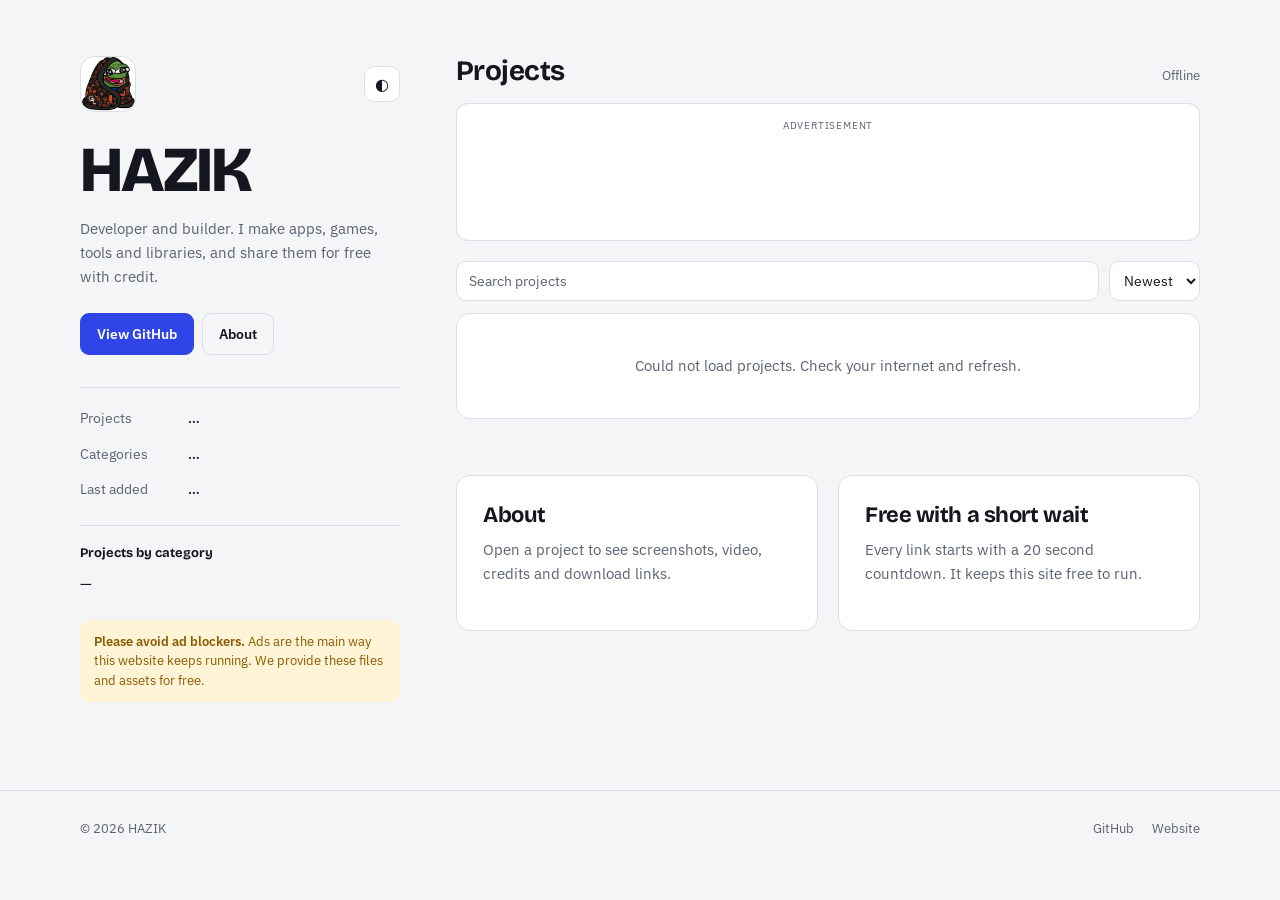
==== index.html @ 40f70288 "Update index.html" ====
<!DOCTYPE html>
<html lang="en">
<head>
<meta charset="UTF-8">
<meta name="viewport" content="width=device-width, initial-scale=1.0">

<!-- SEO -->
<title>HAZIK — Open Source Developer, Creator & Builder</title>

<meta name="description" content="HAZIK is an open-source developer and creator building apps, games, tools, libraries and experimental projects. Explore open-source projects, contribute on GitHub, download releases and discover useful developer tools.">

<meta name="keywords" content="Hazik, HAZIK, Hazik Mir, open source, open source developer, programmer, developer, coding, programming, GitHub projects, open source projects, developer tools, programming tools, apps, games, libraries, Python, JavaScript, Android, Linux, web development">

<meta name="author" content="Hazik Mir">
<meta name="creator" content="Hazik Mir">
<meta name="publisher" content="HAZIK">

<meta name="robots" id="robots" content="index, follow, max-image-preview:large, max-snippet:-1, max-video-preview:-1">

<link rel="canonical" href="https://hazik.in/">

<!-- Favicon -->
<link rel="icon" type="image/png" href="/icon.png">
<link rel="apple-touch-icon" href="/icon.png">

<!-- Theme -->
<meta name="theme-color" content="#f4f5f7" media="(prefers-color-scheme: light)">
<meta name="theme-color" content="#0e1118" media="(prefers-color-scheme: dark)">
<meta name="color-scheme" content="light dark">

<!-- Open Graph -->
<meta property="og:type" content="website">
<meta property="og:title" content="HAZIK — Open Source Developer, Creator & Builder">
<meta property="og:description" content="Explore HAZIK's open-source projects, developer tools, apps, games and experiments. Fork, contribute and build with the community.">
<meta property="og:url" content="https://hazik.in/">
<meta property="og:site_name" content="HAZIK">
<meta property="og:image" content="https://hazik.in/icon.png">
<meta property="og:image:alt" content="HAZIK logo">

<!-- Twitter / X -->
<meta name="twitter:card" content="summary">
<meta name="twitter:title" content="HAZIK — Open Source Developer, Creator & Builder">
<meta name="twitter:description" content="Open-source projects, apps, games, tools and experiments by HAZIK.">
<meta name="twitter:image" content="https://hazik.in/icon.png">

<!-- Structured Data -->
<script type="application/ld+json">
{
  "@context": "https://schema.org",
  "@type": "Person",
  "name": "Hazik Mir",
  "alternateName": "HAZIK",
  "url": "https://hazik.in/",
  "image": "https://hazik.in/icon.png",
  "sameAs": [
    "https://github.com/Hazik-Mir"
  ],
  "jobTitle": "Developer and Creator",
  "description": "Developer and creator building open-source apps, games, tools, libraries and experimental projects."
}
</script>

<!-- Google AdSense -->
<script async src="https://pagead2.googlesyndication.com/pagead/js/adsbygoogle.js?client=ca-pub-3421766795441970" onerror="window.__adErr=1"
     crossorigin="anonymous"></script>

<link rel="preconnect" href="https://fonts.googleapis.com">
<link rel="preconnect" href="https://fonts.gstatic.com" crossorigin>
<link href="https://fonts.googleapis.com/css2?family=Bricolage+Grotesque:opsz,wght@12..96,500;12..96,700;12..96,800&family=IBM+Plex+Mono:wght@400;500&family=IBM+Plex+Sans:wght@400;500;600&display=swap" rel="stylesheet">

<style>
:root{
  --bg:#f4f5f7; --surface:#ffffff; --sunk:#eceef2; --ink:#14171f; --muted:#5b6272;
  --line:#dcdfe6; --accent:#2f45e8; --accent-ink:#ffffff; --warn:#8a5a00; --warn-bg:#fff4d6;
  --code-bg:#14171f; --code-ink:#c9d4ff;
  --display:"Bricolage Grotesque","Segoe UI",system-ui,sans-serif;
  --body:"IBM Plex Sans",system-ui,-apple-system,"Segoe UI",sans-serif;
  --mono:"IBM Plex Mono",ui-monospace,Consolas,Menlo,monospace;
}
@media (prefers-color-scheme:dark){
  :root:not([data-theme="light"]){
    --bg:#0e1118; --surface:#151923; --sunk:#1b2030; --ink:#e9ebf2; --muted:#9097a8;
    --line:#262c3d; --accent:#8b9aff; --accent-ink:#0e1118; --warn:#f0c05a; --warn-bg:#2a2210;
    --code-bg:#0a0d13; --code-ink:#b9c6ff;
  }
}
:root[data-theme="dark"]{
  --bg:#0e1118; --surface:#151923; --sunk:#1b2030; --ink:#e9ebf2; --muted:#9097a8;
  --line:#262c3d; --accent:#8b9aff; --accent-ink:#0e1118; --warn:#f0c05a; --warn-bg:#2a2210;
  --code-bg:#0a0d13; --code-ink:#b9c6ff;
}
*{box-sizing:border-box}
html{scroll-behavior:smooth;color-scheme:light dark}
:root[data-theme="light"]{color-scheme:light}
:root[data-theme="dark"]{color-scheme:dark}
body{margin:0;background:var(--bg);color:var(--ink);font:400 15px/1.6 var(--body);-webkit-font-smoothing:antialiased}
a{color:inherit;text-decoration:none}
:focus-visible{outline:2px solid var(--accent);outline-offset:2px;border-radius:4px}
.wrap{width:min(1120px,calc(100% - 40px));margin:0 auto}

/* layout */
.shell{display:grid;grid-template-columns:320px minmax(0,1fr);gap:56px;padding:56px 0 24px;align-items:start}
.side{position:sticky;top:32px}
.brandrow{display:flex;align-items:center;justify-content:space-between;margin-bottom:28px}
.logo-image{width:56px;height:56px;border-radius:14px;object-fit:cover;border:1px solid var(--line);background:var(--surface)}
.theme-btn{border:1px solid var(--line);background:var(--surface);color:var(--ink);width:36px;height:36px;border-radius:10px;cursor:pointer;font-size:16px}
.theme-btn:hover{border-color:var(--muted)}
h1{font:800 clamp(44px,6vw,64px)/.95 var(--display);letter-spacing:-.035em;margin:0 0 16px}
.lede{color:var(--muted);margin:0 0 24px;max-width:34ch}
.actions{display:flex;gap:8px;flex-wrap:wrap;margin-bottom:32px}
.button{display:inline-flex;align-items:center;background:var(--accent);color:var(--accent-ink);border:1px solid var(--accent);padding:9px 16px;border-radius:9px;font-weight:600;font-size:14px;cursor:pointer;transition:filter .15s}
.button:hover{filter:brightness(1.1)}
.button.secondary{background:transparent;color:var(--ink);border-color:var(--line)}
.button.secondary:hover{border-color:var(--muted);filter:none}
.facts{margin:0;padding:20px 0 0;border-top:1px solid var(--line);display:grid;gap:14px}
.facts div{display:grid;grid-template-columns:96px 1fr;gap:12px;font-size:13.5px}
.facts dt{color:var(--muted)}
.facts dd{margin:0;font-weight:500}
.rule-note{margin-top:24px;padding:12px 14px;border-radius:10px;background:var(--warn-bg);color:var(--warn);font-size:13px;line-height:1.5}
.rule-note b{font-weight:600}

/* AdSense placement */
.ad-container{position:relative;margin:0 0 20px;padding:16px 12px 10px;border:1px solid var(--line);border-radius:12px;background:var(--surface);overflow:hidden;}
.ad-label{display:block;margin-bottom:8px;color:var(--muted);font:400 10px/1.2 var(--body);letter-spacing:.08em;text-align:center;text-transform:uppercase;}
.ad-container ins.adsbygoogle{width:100%;min-height:90px;}

/* projects */
.projects-header{display:flex;align-items:baseline;justify-content:space-between;gap:12px;margin-bottom:16px}
.projects-header h2{font:700 28px/1.1 var(--display);letter-spacing:-.02em;margin:0}
.status{color:var(--muted);font-size:13px;font-variant-numeric:tabular-nums}
.toolbar{display:flex;gap:10px;flex-wrap:wrap;margin-bottom:12px}
.search{flex:1 1 220px;position:relative}
.search input{width:100%;height:40px;border:1px solid var(--line);background:var(--surface);color:var(--ink);border-radius:10px;padding:0 12px;font:inherit;font-size:14px}
.search input::placeholder{color:var(--muted)}
.search input:focus{border-color:var(--accent);outline:none;box-shadow:0 0 0 3px color-mix(in srgb,var(--accent) 22%,transparent)}
.sort{height:40px;border:1px solid var(--line);background:var(--surface);color:var(--ink);border-radius:10px;padding:0 10px;font:inherit;font-size:14px}
.chips{display:flex;gap:6px;flex-wrap:wrap;margin-bottom:16px}
.chip{border:1px solid var(--line);background:transparent;color:var(--muted);font:500 13px var(--body);padding:5px 11px;border-radius:999px;cursor:pointer}
.chip:hover{color:var(--ink);border-color:var(--muted)}
.chip[aria-pressed="true"]{background:var(--ink);color:var(--bg);border-color:var(--ink)}
#projects{background:var(--surface);border:1px solid var(--line);border-radius:14px;overflow:hidden}
.project{display:block;width:100%;text-align:left;background:none;border:0;border-bottom:1px solid var(--line);font:inherit;color:inherit;padding:18px 22px;cursor:pointer;transition:background .15s}
.project:last-child{border-bottom:0}
.project:hover{background:var(--sunk)}
.project-name{font:700 18px/1.3 var(--display);letter-spacing:-.01em}
.project:hover .project-name{color:var(--accent)}
.project-description{color:var(--muted);font-size:14px;margin-top:3px;max-width:68ch}
.project-info{display:flex;gap:16px;margin-top:10px;color:var(--muted);font-size:12.5px;flex-wrap:wrap;font-variant-numeric:tabular-nums}
.language::before{content:"";display:inline-block;width:9px;height:9px;background:var(--dot,var(--accent));border-radius:50%;margin-right:6px}
.empty{padding:40px 24px;text-align:center;color:var(--muted)}
.empty a{color:var(--accent);font-weight:600}
.skeleton{height:92px;border-bottom:1px solid var(--line);background:linear-gradient(90deg,transparent,var(--sunk),transparent);background-size:200% 100%;animation:sk 1.4s infinite}
@keyframes sk{from{background-position:200% 0}to{background-position:-200% 0}}

.about{margin:56px 0 0;display:grid;grid-template-columns:1fr 1fr;gap:20px}
.panel{border:1px solid var(--line);border-radius:14px;padding:26px;background:var(--surface)}
.panel h2{font:700 22px/1.2 var(--display);letter-spacing:-.02em;margin:0 0 10px}
.panel p{color:var(--muted);margin:0 0 18px;max-width:52ch}
.contribute-links{display:flex;gap:8px;flex-wrap:wrap}
.contribute-link{border:1px solid var(--line);border-radius:9px;padding:8px 13px;font-size:13.5px;font-weight:600;color:var(--accent)}
.contribute-link:hover{border-color:var(--accent)}
.steps{margin:0;padding-left:20px;color:var(--muted)}
.steps li{margin-bottom:6px}

footer{margin-top:64px;padding:28px 0;border-top:1px solid var(--line);color:var(--muted);font-size:13px}
.foot{display:flex;justify-content:space-between;gap:16px;flex-wrap:wrap}
.footer-links{display:flex;gap:18px}
.footer-links a:hover{color:var(--ink)}

/* modal */
.modal-overlay{display:none;position:fixed;inset:0;background:rgba(8,10,16,.6);backdrop-filter:blur(3px);z-index:100;padding:32px 12px;overflow-y:auto}
.modal-overlay.open{display:block}
.modal{width:min(780px,100%);margin:0 auto;background:var(--surface);border:1px solid var(--line);border-radius:16px;overflow:hidden;animation:pop .18s ease-out}
@keyframes pop{from{opacity:0;transform:translateY(8px)}to{opacity:1;transform:none}}
.modal-header{display:flex;align-items:flex-start;justify-content:space-between;gap:12px;padding:20px 24px;border-bottom:1px solid var(--line);position:sticky;top:0;background:var(--surface);z-index:2}
.modal-title{font:800 24px/1.2 var(--display);letter-spacing:-.02em;word-break:break-word}
.modal-subtitle{color:var(--muted);font-size:14px;margin-top:4px}
.modal-credit-badge{display:inline-block;margin-top:12px;background:var(--warn-bg);color:var(--warn);font-size:12.5px;font-weight:600;padding:5px 10px;border-radius:8px}
.modal-close{background:none;border:1px solid var(--line);color:var(--ink);width:34px;height:34px;border-radius:9px;font-size:14px;cursor:pointer;flex-shrink:0}
.modal-close:hover{border-color:var(--muted)}
.modal-body{padding:24px}
.modal-section{margin-bottom:28px}
.modal-section:last-child{margin-bottom:0}
.modal-section h3{font:700 15px/1.2 var(--display);margin:0 0 12px}
.modal-loading,.muted-line{color:var(--muted);font-size:14px}
.modal-loading{text-align:center;padding:40px 0}
.stat-grid{display:grid;grid-template-columns:repeat(auto-fit,minmax(120px,1fr));gap:1px;background:var(--line);border:1px solid var(--line);border-radius:12px;overflow:hidden}
.stat-box{padding:12px 14px;background:var(--surface)}
.stat-box .label{color:var(--muted);font-size:12px}
.stat-box .value{font-weight:600;margin-top:2px;word-break:break-word;font-variant-numeric:tabular-nums}
.topics,.tag-pill-row,.contributors{display:flex;flex-wrap:wrap;gap:8px}
.topic-tag{background:var(--sunk);color:var(--ink);font-size:12.5px;padding:3px 10px;border-radius:999px}
.links-list{display:flex;flex-direction:column;gap:8px}
.link-row{display:flex;align-items:center;gap:10px;border:1px solid var(--line);border-radius:10px;padding:10px 14px;font-size:14px;word-break:break-all}
.link-row:hover,.release-dl:hover,.tag-pill:hover,.contributor:hover{border-color:var(--accent)}
.link-row .tag{color:var(--muted);font-size:12px;background:var(--sunk);border-radius:6px;padding:1px 7px;flex-shrink:0}
.platform-tabs{display:inline-flex;flex-wrap:wrap;gap:2px;padding:3px;background:var(--sunk);border-radius:10px;margin-bottom:12px}
.platform-tab{background:none;border:0;color:var(--muted);font:500 13px var(--body);padding:6px 12px;border-radius:8px;cursor:pointer}
.platform-tab.active{background:var(--surface);color:var(--ink);box-shadow:0 1px 2px rgba(0,0,0,.12)}
.cmd-box{position:relative;background:var(--code-bg);border-radius:12px;padding:16px}
.cmd-box pre{margin:0;white-space:pre-wrap;word-break:break-all;font:400 12.5px/1.7 var(--mono);color:var(--code-ink);padding-right:70px}
.copy-btn{position:absolute;top:10px;right:10px;background:rgba(255,255,255,.1);border:0;color:#fff;font:500 12px var(--body);padding:5px 11px;border-radius:7px;cursor:pointer}
.copy-btn:hover{background:rgba(255,255,255,.2)}
.release-item{border:1px solid var(--line);border-radius:10px;padding:12px 14px;margin-bottom:8px}
.release-top{display:flex;align-items:center;justify-content:space-between;gap:10px;flex-wrap:wrap}
.release-name{font-weight:600;font-size:14px}
.release-date{color:var(--muted);font-size:12.5px}
.release-dl,.tag-pill{display:inline-block;color:var(--accent);font-size:13px;border:1px solid var(--line);padding:5px 10px;border-radius:8px}
.release-dl{margin-top:8px}
.contributor{display:flex;align-items:center;gap:8px;border:1px solid var(--line);border-radius:999px;padding:4px 12px 4px 4px;font-size:13px}
.contributor img{width:24px;height:24px;border-radius:50%;display:block}
.contributor .count{color:var(--muted);font-size:12px}

@media (max-width:860px){
  .shell{grid-template-columns:1fr;gap:36px;padding-top:32px}
  .side{position:static}
  .about{grid-template-columns:1fr}
  .lede{max-width:none}
}
@media (max-width:600px){
  .modal-body{padding:18px}
  .project{padding:16px}
  .facts div{grid-template-columns:84px 1fr}
}
@media (prefers-reduced-motion:reduce){
  html{scroll-behavior:auto}
  *,*::before,*::after{animation:none!important;transition:none!important}
}

/* ---- additions: Supabase projects, upload, wait gate ---- */
.project{display:flex;align-items:center;gap:16px}
.pthumb{width:112px;height:72px;object-fit:cover;border-radius:9px;border:1px solid var(--line);background:var(--sunk);flex-shrink:0}
.pinfo{min-width:0;flex:1}
.viz{margin-top:24px;padding-top:20px;border-top:1px solid var(--line)}
.viz h3,.fld h3{font:700 13px/1.2 var(--display);margin:0 0 10px}
.bar{display:flex;align-items:center;gap:10px;font-size:12.5px;margin:7px 0}
.bar span{width:86px;flex-shrink:0;overflow:hidden;text-overflow:ellipsis;color:var(--muted)}
.bar i{display:block;height:8px;border-radius:99px;background:var(--accent)}
.hero{width:100%;max-height:340px;object-fit:cover;border-radius:12px;border:1px solid var(--line);display:block}
.video{width:100%;aspect-ratio:16/9;border:1px solid var(--line);border-radius:12px;display:block}
button.link-row{width:100%;background:none;color:inherit;font:inherit;cursor:pointer;text-align:left;word-break:normal}
.fld label{display:block;font-weight:600;font-size:13px;margin:16px 0 6px}
.fld input,.fld textarea{width:100%;border:1px solid var(--line);background:var(--bg);color:var(--ink);border-radius:10px;padding:9px 12px;font:inherit;font-size:14px}
.fld input:focus,.fld textarea:focus{border-color:var(--accent);outline:none;box-shadow:0 0 0 3px color-mix(in srgb,var(--accent) 22%,transparent)}
.lr{display:flex;gap:8px;margin-bottom:8px}
.lr .x{flex-shrink:0;width:40px;padding:0;justify-content:center}
.ok{color:#168a3f;font-weight:600}.err{color:#d23a3a;font-weight:600}
.gate{text-align:center;padding:28px 24px}
.ring{position:relative;width:150px;height:150px;margin:18px auto}
.ring svg{transform:rotate(-90deg)}
.ring circle{fill:none;stroke-width:9;stroke-linecap:round}
.ring .bg{stroke:var(--line)}.ring .arc{stroke:var(--accent);transition:stroke-dashoffset 1s linear}
.ring b{position:absolute;inset:0;display:grid;place-items:center;font:800 40px var(--display)}
.ucard{max-width:680px;margin:48px auto}
@media(max-width:600px){.pthumb{width:84px;height:58px}}
</style>
</head>
<body>
<div class="wrap shell" id="home">
  <aside class="side">
    <div class="brandrow">
      <img class="logo-image" src="/icon.png" alt="HAZIK logo" width="56" height="56">
      <button class="theme-btn" id="theme-btn" type="button" aria-label="Switch theme">◐</button>
    </div>
    <h1>HAZIK</h1>
    <p class="lede">Developer and builder. I make apps, games, tools and libraries, and share them for free with credit.</p>
    <div class="actions">
      <a class="button" href="https://github.com/Hazik-Mir" target="_blank" rel="noopener">View GitHub</a>
      <a class="button secondary" href="#contribute">About</a>
    </div>
    <dl class="facts">
      <div><dt>Projects</dt><dd id="fact-projects">…</dd></div>
      <div><dt>Categories</dt><dd id="fact-cats">…</dd></div>
      <div><dt>Last added</dt><dd id="fact-updated">…</dd></div>
    </dl>
    <div class="viz"><h3>Projects by category</h3><div id="viz"><span class="muted-line">Loading…</span></div></div>
    <div class="rule-note"><b>Please avoid ad blockers.</b> Ads are the main way this website keeps running. We provide these files and assets for free.</div>
  </aside>

  <main>
    <section aria-labelledby="projects-title">
      <div class="projects-header"><h2 id="projects-title">Projects</h2><span class="status" id="status" aria-live="polite">Loading…</span></div>

      <div class="ad-container" aria-label="Advertisement">
        <span class="ad-label">Advertisement</span>
        <ins class="adsbygoogle" style="display:block; min-height:90px; text-align:center;" data-ad-client="ca-pub-3421766795441970" data-ad-slot="3223311087" data-ad-format="auto" data-full-width-responsive="true"></ins>
      </div>

      <div class="toolbar">
        <div class="search"><input id="search" type="search" placeholder="Search projects" aria-label="Search projects" autocomplete="off"></div>
        <select class="sort" id="sort" aria-label="Sort projects"><option value="new">Newest</option><option value="name">Name</option></select>
      </div>
      <div class="chips" id="chips" role="group" aria-label="Filter by category"></div>
      <div id="projects"><div class="skeleton"></div><div class="skeleton"></div><div class="skeleton"></div></div>
    </section>

    <section class="about" id="contribute">
      <div class="panel"><h2>About</h2><p>Open a project to see screenshots, video, credits and download links.</p></div>
      <div class="panel"><h2>Free with a short wait</h2><p>Every link starts with a 20 second countdown. It keeps this site free to run.</p></div>
    </section>
  </main>
</div>

<footer>
  <div class="wrap foot">
    <span>© 2026 HAZIK</span>
    <div class="footer-links"><a href="https://github.com/Hazik-Mir" target="_blank" rel="noopener">GitHub</a><a href="https://hazik.in/">Website</a></div>
  </div>
</footer>

<!-- PROJECT MODAL -->
<div class="modal-overlay" id="modal-overlay" role="dialog" aria-modal="true" aria-labelledby="modal-title">
  <div class="modal">
    <div class="modal-header">
      <div>
        <div class="modal-title" id="modal-title">Loading…</div>
        <div class="modal-subtitle" id="modal-subtitle"></div>
        <div class="modal-credit-badge">Free to download. Ads keep this site running.</div>
      </div>
      <button class="modal-close" id="modal-close" type="button" aria-label="Close">✕</button>
    </div>
    <div class="modal-body" id="modal-body"></div>
  </div>
</div>

<!-- WAIT GATE -->
<div class="modal-overlay" id="gate" role="dialog" aria-modal="true" aria-label="Please wait">
  <div class="modal" style="max-width:520px">
    <div class="gate">
      <div class="modal-title" style="font-size:20px">Your link is almost ready</div>
      <p class="muted-line" id="g-t" style="margin:6px 0 0"></p>
      <div class="ring"><svg width="150" height="150" viewBox="0 0 150 150"><circle class="bg" cx="75" cy="75" r="66"/><circle class="arc" id="arc" cx="75" cy="75" r="66"/></svg><b id="g-n">20</b></div>
      <p class="muted-line" style="margin:0 0 14px">Please wait <span id="g-s">20</span> seconds. You'll be taken there automatically.</p>
      <div id="adbox" style="min-height:120px"></div>
      <button class="button secondary" id="g-x" type="button" style="margin-top:14px">Cancel</button>
    </div>
  </div>
</div>

<div id="adbait" class="adsbox ad-banner ads advert pub_300x250" style="position:absolute;left:-9999px;top:0;width:10px;height:10px" aria-hidden="true">&nbsp;</div>
<div class="modal-overlay" id="adblock" style="z-index:300;background:rgba(8,10,16,.94)" role="alertdialog" aria-modal="true" aria-labelledby="ab-t">
  <div class="modal" style="max-width:480px"><div class="gate">
    <div class="modal-title" id="ab-t" style="font-size:22px">Please turn off your ad blocker</div>
    <p class="muted-line" style="margin:12px 0 18px">We provide these files and assets for free. Ads are the main way this website keeps running. Please remove your ad blocker for this site, then reload.</p>
    <button class="button" type="button" onclick="location.reload()">I turned it off, reload</button>
  </div></div>
</div>

<!-- UPLOAD PAGE (hazik.in/upload) -->
<div class="wrap" id="up" hidden>
  <div class="panel ucard" id="lock">
    <h2>Security key</h2>
    <div class="fld"><input id="k" type="password" autocomplete="off" aria-label="Security key"></div>
    <p id="k-msg" class="err" style="margin:10px 0"></p>
    <button class="button" id="k-go" type="button">Unlock</button>
  </div>

  <div id="app" hidden>
    <div class="panel ucard fld">
      <div class="projects-header"><h2>Upload project</h2><a class="button secondary" href="/">Home</a></div>
      <label for="img">Image URL</label><input id="img" type="url" placeholder="https://…">
      <img id="pv" class="hero" alt="" hidden style="margin-top:10px;max-height:180px">
      <label for="title">Title</label><input id="title">
      <label for="desc">Description</label><input id="desc" placeholder="One short line">
      <label for="full">Full description</label><textarea id="full" rows="6"></textarea>
      <label>Links</label><div id="links"></div>
      <button class="button secondary" id="add" type="button">+ Add link</button>
      <label for="cr">Credits</label><input id="cr">
      <label for="cat">Category</label><input id="cat" list="cats"><datalist id="cats"></datalist>
      <label for="type">Type</label><input id="type" list="types"><datalist id="types"><option>App</option><option>Game</option><option>Tool</option><option>Library</option><option>Website</option><option>Assets</option></datalist>
      <label for="yt">YouTube video (link)</label><input id="yt" type="url" placeholder="https://youtube.com/watch?v=…">
      <p id="msg" style="margin:14px 0"></p>
      <button class="button" id="send" type="button">Upload project</button>
    </div>
    <div class="panel ucard" style="margin-top:0"><h2>Uploaded</h2><div id="list"></div></div>
  </div>
</div>

<script>
const SB="https://zfgslsbpdampqznvtpmq.supabase.co", ANON="eyJhbGciOiJIUzI1NiIsInR5cCI6IkpXVCJ9.eyJpc3MiOiJzdXBhYmFzZSIsInJlZiI6InpmZ3Nsc2JwZGFtcHF6bnZ0cG1xIiwicm9sZSI6ImFub24iLCJpYXQiOjE3OTA5MjYyNzIsImV4cCI6MjEwNjUwMjI3Mn0.m878T3kDCGjxAhckxNGR1pyPDQCnFNQhsTlFHiBufMU", WAIT=20;
const H=ANON.startsWith("eyJ")?{apikey:ANON,Authorization:"Bearer "+ANON}:{apikey:ANON};
const $=id=>document.getElementById(id);
const esc=s=>String(s??"").replace(/[&<>"']/g,c=>({"&":"&amp;","<":"&lt;",">":"&gt;",'"':"&quot;","'":"&#39;"}[c]));
const safe=u=>/^https?:\/\//i.test(u||"")?u:"";
const rpc=(fn,b)=>fetch(`${SB}/rest/v1/rpc/${fn}`,{method:"POST",headers:{...H,"Content-Type":"application/json"},body:JSON.stringify(b)});
const NOKEY=ANON.startsWith("YOUR_");
const isUp=/\/upload\/?$/i.test(location.pathname)||location.hash==="#upload"||location.search==="?upload";

(function(){const r=document.documentElement;try{const t=localStorage.getItem("theme");if(t)r.dataset.theme=t}catch(e){}
$("theme-btn").addEventListener("click",()=>{const d=r.dataset.theme?r.dataset.theme==="dark":matchMedia("(prefers-color-scheme: dark)").matches;r.dataset.theme=d?"light":"dark";try{localStorage.setItem("theme",r.dataset.theme)}catch(e){}})})();

if(isUp){
/* ================= UPLOAD PAGE ================= */
$("home").hidden=true;document.querySelector("footer").hidden=true;$("modal-overlay").remove();$("gate").remove();$("adblock").remove();$("adbait").remove();$("up").hidden=false;
document.title="Upload — HAZIK";$("robots").content="noindex, nofollow";
let KEY="";
async function unlock(){
  const k=$("k").value.replace(/\s/g,"");$("k-msg").textContent="";
  if(NOKEY){$("k-msg").textContent="The Supabase anon key is not set in index.html yet.";return}
  try{const r=await rpc("check_key",{p_key:k});const j=await r.json().catch(()=>null);
    if(r.ok&&j===true){KEY=k;$("lock").hidden=true;$("app").hidden=false;addRow();refresh()}
    else if(r.ok)$("k-msg").textContent="Wrong key.";
    else $("k-msg").textContent=`Server error ${r.status}: ${(j&&(j.message||j.hint))||"check your anon key and the SQL setup"}`;
  }catch(e){$("k-msg").textContent="Could not reach the server. Try again."}
}
$("k-go").onclick=unlock;$("k").onkeydown=e=>{if(e.key==="Enter")unlock()};
function addRow(){
  const d=document.createElement("div");d.className="lr";
  d.innerHTML='<input class="lt" placeholder="Title (e.g. Download APK)" style="flex:1"><input class="lu" type="url" placeholder="https://…" style="flex:2"><button class="button secondary x" type="button" aria-label="Remove link">✕</button>';
  d.querySelector("button").onclick=()=>d.remove();$("links").appendChild(d);
}
$("add").onclick=addRow;
$("img").oninput=()=>{const u=$("img").value.trim();$("pv").hidden=!safe(u);$("pv").src=safe(u)};
$("send").onclick=async()=>{
  const m=$("msg");m.className="";m.textContent="";
  const title=$("title").value.trim();
  if(!title){m.className="err";m.textContent="Add a title first.";return}
  const links=[...document.querySelectorAll(".lr")].map(r=>({title:r.querySelector(".lt").value.trim(),url:r.querySelector(".lu").value.trim()})).filter(l=>safe(l.url));
  const p={title,image_url:$("img").value.trim(),description:$("desc").value.trim(),full_description:$("full").value.trim(),links,credits:$("cr").value.trim(),category:$("cat").value.trim(),type:$("type").value.trim(),youtube_url:$("yt").value.trim()};
  $("send").disabled=true;
  try{const r=await rpc("add_project",{p_key:KEY,p});if(!r.ok)throw 0;
    m.className="ok";m.textContent="Uploaded. It is live now, and shows for every visitor within about 10 minutes.";
    document.querySelectorAll("#app input,#app textarea").forEach(i=>i.value="");$("links").innerHTML="";addRow();$("pv").hidden=true;refresh();
  }catch(e){m.className="err";m.textContent="Upload failed. Check the key and try again."}
  $("send").disabled=false;
};
async function refresh(){
  const r=await fetch(`${SB}/rest/v1/projects?select=id,title,category&order=created_at.desc`,{headers:H});
  const l=r.ok?await r.json():[];
  $("cats").innerHTML=[...new Set(l.map(p=>p.category).filter(Boolean))].map(c=>`<option>${esc(c)}</option>`).join("");
  $("list").innerHTML=l.length?"":'<span class="muted-line">Nothing uploaded yet.</span>';
  l.forEach(p=>{const d=document.createElement("div");d.className="lr";d.style.justifyContent="space-between";d.style.alignItems="center";
    d.innerHTML=`<span>${esc(p.title)} <span class="muted-line">${esc(p.category)}</span></span><button class="button secondary" type="button">Delete</button>`;
    d.querySelector("button").onclick=async()=>{if(!confirm(`Delete "${p.title}"?`))return;await rpc("delete_project",{p_key:KEY,p_id:p.id});refresh()};
    $("list").appendChild(d)});
}
}else{
/* ================= MAIN SITE ================= */
let all=[],cat="All",timer=0,lastFocus=null;
const ago=d=>{const s=(Date.now()-new Date(d))/1e3;return s<3600?Math.max(1,Math.floor(s/60))+"m ago":s<86400?Math.floor(s/3600)+"h ago":s<2592000?Math.floor(s/86400)+"d ago":Math.floor(s/2592000)+"mo ago"};
const fmt=d=>d?new Date(d).toLocaleDateString(undefined,{year:"numeric",month:"short",day:"numeric"}):"—";
const yt=u=>{const m=(u||"").match(/(?:v=|youtu\.be\/|embed\/|shorts\/)([\w-]{11})/);return m&&m[1]};
const hue=l=>{let h=0;for(const c of l)h=(h*31+c.charCodeAt(0))%360;return `hsl(${h} 62% 52%)`};

async function load(){
  let got=false;
  /* 1) snapshot saved on GitHub (always reachable) */
  try{const r=await fetch("/projects.json?t="+Math.floor(Date.now()/6e4));
    if(r.ok){const j=await r.json();if(Array.isArray(j)){all=j;got=true;show()}}}catch(e){}
  /* 2) live data from Supabase (newest), replaces the snapshot when it works */
  try{const c=new AbortController(),to=setTimeout(()=>c.abort(),8000);
    const r=await fetch(`${SB}/rest/v1/projects?select=*&order=created_at.desc`,{headers:H,signal:c.signal});clearTimeout(to);
    if(!r.ok)throw 0;all=await r.json();got=true;show();
  }catch(e){}
  if(!got){$("status").textContent="Offline";$("chips").style.display="none";$("viz").textContent="—";
    $("projects").innerHTML=`<div class="empty">${NOKEY?"The Supabase anon key is not set in index.html yet.":"Could not load projects. Check your internet and refresh."}</div>`}
}
function show(){facts();chips();list()}
function facts(){
  const c={};all.forEach(p=>{const k=p.category||"Other";c[k]=(c[k]||0)+1});
  const e=Object.entries(c).sort((a,b)=>b[1]-a[1]),max=e[0]?e[0][1]:1;
  $("fact-projects").textContent=all.length;$("fact-cats").textContent=e.length;$("fact-updated").textContent=all[0]?ago(all[0].created_at):"—";
  $("viz").innerHTML=e.length?e.map(([k,n])=>`<div class="bar"><span>${esc(k)}</span><i style="width:${Math.max(6,n/max*100)}%;background:${hue(k)}"></i><b>${n}</b></div>`).join(""):'<span class="muted-line">No projects yet.</span>';
}
function chips(){
  const cs=["All",...new Set(all.map(p=>p.category).filter(Boolean))],box=$("chips");box.innerHTML="";
  cs.forEach(k=>{const b=document.createElement("button");b.type="button";b.className="chip";b.textContent=k;b.setAttribute("aria-pressed",k===cat);b.onclick=()=>{cat=k;chips();list()};box.appendChild(b)});
  box.style.display=cs.length>2?"":"none";
}
function list(){
  const q=$("search").value.trim().toLowerCase(),box=$("projects");
  const l=all.filter(p=>(cat==="All"||p.category===cat)&&(!q||`${p.title} ${p.description} ${p.category} ${p.type}`.toLowerCase().includes(q)));
  if($("sort").value==="name")l.sort((a,b)=>a.title.localeCompare(b.title));
  $("status").textContent=`${l.length} of ${all.length}`;box.innerHTML="";
  if(!l.length){box.innerHTML='<div class="empty">No projects match. Clear the search or choose "All".</div>';return}
  l.forEach(p=>{
    const el=document.createElement("button");el.className="project";el.type="button";el.onclick=()=>openProject(p);
    el.innerHTML=`${safe(p.image_url)?`<img class="pthumb" loading="lazy" alt="" src="${esc(p.image_url)}">`:'<div class="pthumb"></div>'}
      <div class="pinfo"><div class="project-name">${esc(p.title)}</div><div class="project-description">${esc(p.description||"No description provided.")}</div>
      <div class="project-info">${p.category?`<span class="language" style="--dot:${hue(p.category)}">${esc(p.category)}</span>`:""}${p.type?`<span>${esc(p.type)}</span>`:""}<span>Added ${ago(p.created_at)}</span></div></div>`;
    box.appendChild(el);
  });
}
$("search").addEventListener("input",list);$("sort").addEventListener("change",list);

function openProject(p){
  lastFocus=document.activeElement;
  const v=yt(p.youtube_url),links=(p.links||[]).filter(l=>safe(l.url));
  $("modal-title").textContent=p.title;$("modal-subtitle").textContent=p.description||"";
  $("modal-body").innerHTML=
    (safe(p.image_url)?`<div class="modal-section"><img class="hero" src="${esc(p.image_url)}" alt=""></div>`:"")+
    `<div class="modal-section"><div class="stat-grid">
      <div class="stat-box"><div class="label">Category</div><div class="value">${esc(p.category||"—")}</div></div>
      <div class="stat-box"><div class="label">Type</div><div class="value">${esc(p.type||"—")}</div></div>
      <div class="stat-box"><div class="label">Credits</div><div class="value">${esc(p.credits||"—")}</div></div>
      <div class="stat-box"><div class="label">Added</div><div class="value">${fmt(p.created_at)}</div></div></div></div>`+
    (p.full_description?`<div class="modal-section"><h3>About this project</h3><div style="white-space:pre-wrap">${esc(p.full_description)}</div></div>`:"")+
    (v?`<div class="modal-section"><h3>Video</h3><iframe class="video" src="https://www.youtube-nocookie.com/embed/${v}" title="Video" loading="lazy" allowfullscreen></iframe></div>`:"")+
    (links.length?`<div class="modal-section"><h3>Links</h3><div class="links-list">${links.map((l,i)=>`<button class="link-row" type="button" data-i="${i}"><span class="tag">Link</span>${esc(l.title||"Open link")}</button>`).join("")}</div></div>`:"");
  $("modal-body").querySelectorAll("[data-i]").forEach(b=>b.onclick=()=>gate(links[b.dataset.i]));
  $("modal-overlay").classList.add("open");document.body.style.overflow="hidden";$("modal-close").focus();
}
function closeModal(){$("modal-overlay").classList.remove("open");document.body.style.overflow="";if(lastFocus)lastFocus.focus()}
$("modal-close").onclick=closeModal;
$("modal-overlay").addEventListener("click",e=>{if(e.target.id==="modal-overlay")closeModal()});
document.addEventListener("keydown",e=>{if(e.key==="Escape"&&!$("gate").classList.contains("open"))closeModal()});

function gate(l){
  let t=WAIT;const C=2*Math.PI*66,arc=$("arc");arc.style.strokeDasharray=C;
  const paint=()=>{arc.style.strokeDashoffset=C*t/WAIT;$("g-n").textContent=t;$("g-s").textContent=t};
  $("g-t").textContent=l.title||"";paint();
  $("adbox").innerHTML='<ins class="adsbygoogle" style="display:block;min-height:120px" data-ad-client="ca-pub-3421766795441970" data-ad-slot="3223311087" data-ad-format="auto" data-full-width-responsive="true"></ins>';
  try{(window.adsbygoogle=window.adsbygoogle||[]).push({})}catch(e){}
  $("gate").classList.add("open");clearInterval(timer);
  timer=setInterval(()=>{if(document.hidden)return;t--;paint();if(t<=0){clearInterval(timer);location.href=l.url}},1000);
}
$("g-x").onclick=()=>{clearInterval(timer);$("gate").classList.remove("open")};

try{(window.adsbygoogle=window.adsbygoogle||[]).push({})}catch(e){}
load();

/* ad blocker check: bait element hidden, ad script blocked, or ad script never loaded */
let late=false;
function blocked(){const b=$("adbait"),c=getComputedStyle(b);
  return !!window.__adErr||!b.offsetHeight||c.display==="none"||c.visibility==="hidden"||(late&&!(window.adsbygoogle&&window.adsbygoogle.loaded))}
function checkAds(){if(blocked()){$("adblock").classList.add("open");document.body.style.overflow="hidden"}}
addEventListener("load",()=>{setTimeout(checkAds,1500);setTimeout(()=>{late=true;checkAds()},6000)});
}
</script>
</body>
</html>
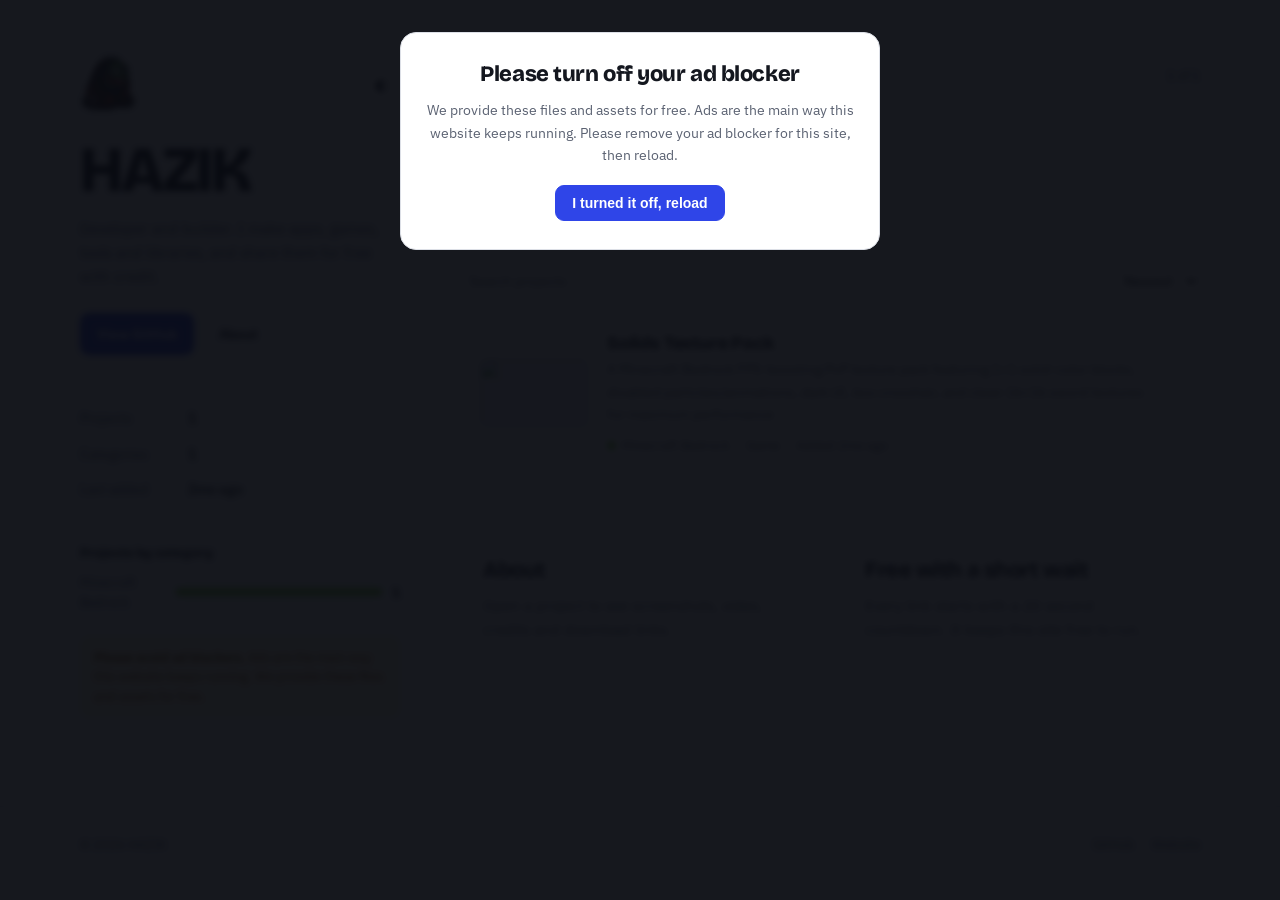
==== commit 2eb03b74: "Update index.html" ====
--- a/index.html
+++ b/index.html
@@ -251,6 +251,7 @@
 .ring circle{fill:none;stroke-width:9;stroke-linecap:round}
 .ring .bg{stroke:var(--line)}.ring .arc{stroke:var(--accent);transition:stroke-dashoffset 1s linear}
 .ring b{position:absolute;inset:0;display:grid;place-items:center;font:800 40px var(--display)}
+.linkmore{background:none;border:0;color:var(--accent);font:600 13px var(--body);cursor:pointer;padding:0;margin-top:8px}
 .ucard{max-width:680px;margin:48px auto}
 @media(max-width:600px){.pthumb{width:84px;height:58px}}
 </style>
@@ -357,7 +358,7 @@
 
   <div id="app" hidden>
     <div class="panel ucard fld">
-      <div class="projects-header"><h2>Upload project</h2><a class="button secondary" href="/">Home</a></div>
+      <div class="projects-header"><h2 id="form-h">Upload project</h2><a class="button secondary" href="/">Home</a></div>
       <label for="img">Image URL</label><input id="img" type="url" placeholder="https://…">
       <img id="pv" class="hero" alt="" hidden style="margin-top:10px;max-height:180px">
       <label for="title">Title</label><input id="title">
@@ -370,7 +371,7 @@
       <label for="type">Type</label><input id="type" list="types"><datalist id="types"><option>App</option><option>Game</option><option>Tool</option><option>Library</option><option>Website</option><option>Assets</option></datalist>
       <label for="yt">YouTube video (link)</label><input id="yt" type="url" placeholder="https://youtube.com/watch?v=…">
       <p id="msg" style="margin:14px 0"></p>
-      <button class="button" id="send" type="button">Upload project</button>
+      <button class="button" id="send" type="button">Upload project</button> <button class="button secondary" id="cancel" type="button" hidden>Cancel edit</button>
     </div>
     <div class="panel ucard" style="margin-top:0"><h2>Uploaded</h2><div id="list"></div></div>
   </div>
@@ -411,27 +412,43 @@
 }
 $("add").onclick=addRow;
 $("img").oninput=()=>{const u=$("img").value.trim();$("pv").hidden=!safe(u);$("pv").src=safe(u)};
+let editId=null;
+function resetForm(){
+  document.querySelectorAll("#app .fld input,#app .fld textarea").forEach(i=>i.value="");
+  $("links").innerHTML="";addRow();$("pv").hidden=true;editId=null;
+  $("form-h").textContent="Upload project";$("send").textContent="Upload project";$("cancel").hidden=true;
+}
+function fillForm(p){
+  $("img").value=p.image_url||"";$("title").value=p.title||"";$("desc").value=p.description||"";$("full").value=p.full_description||"";
+  $("cr").value=p.credits||"";$("cat").value=p.category||"";$("type").value=p.type||"";$("yt").value=p.youtube_url||"";
+  $("links").innerHTML="";(p.links||[]).forEach(l=>{addRow();const r=$("links").lastChild;r.querySelector(".lt").value=l.title||"";r.querySelector(".lu").value=l.url||""});
+  if(!(p.links||[]).length)addRow();
+  $("img").oninput();editId=p.id;
+  $("form-h").textContent="Edit project";$("send").textContent="Save changes";$("cancel").hidden=false;scrollTo({top:0,behavior:"smooth"});
+}
+$("cancel").onclick=()=>{resetForm();$("msg").textContent=""};
 $("send").onclick=async()=>{
   const m=$("msg");m.className="";m.textContent="";
   const title=$("title").value.trim();
   if(!title){m.className="err";m.textContent="Add a title first.";return}
-  const links=[...document.querySelectorAll(".lr")].map(r=>({title:r.querySelector(".lt").value.trim(),url:r.querySelector(".lu").value.trim()})).filter(l=>safe(l.url));
+  const links=[...document.querySelectorAll(".lr")].map(r=>({title:r.querySelector(".lt")?.value.trim()||"",url:r.querySelector(".lu")?.value.trim()||""})).filter(l=>safe(l.url));
   const p={title,image_url:$("img").value.trim(),description:$("desc").value.trim(),full_description:$("full").value.trim(),links,credits:$("cr").value.trim(),category:$("cat").value.trim(),type:$("type").value.trim(),youtube_url:$("yt").value.trim()};
-  $("send").disabled=true;
-  try{const r=await rpc("add_project",{p_key:KEY,p});if(!r.ok)throw 0;
-    m.className="ok";m.textContent="Uploaded. It is live now, and shows for every visitor within about 10 minutes.";
-    document.querySelectorAll("#app input,#app textarea").forEach(i=>i.value="");$("links").innerHTML="";addRow();$("pv").hidden=true;refresh();
-  }catch(e){m.className="err";m.textContent="Upload failed. Check the key and try again."}
+  const was=editId;$("send").disabled=true;
+  try{const r=was?await rpc("update_project",{p_key:KEY,p_id:was,p}):await rpc("add_project",{p_key:KEY,p});
+    if(!r.ok){const j=await r.json().catch(()=>null);throw new Error((j&&j.message)||"")}
+    resetForm();m.className="ok";m.textContent=was?"Saved. The changes are live now, and show for every visitor within about 10 minutes.":"Uploaded. It is live now, and shows for every visitor within about 10 minutes.";refresh();
+  }catch(e){m.className="err";m.textContent="Failed. "+(e.message||"Check the key and try again.")}
   $("send").disabled=false;
 };
 async function refresh(){
-  const r=await fetch(`${SB}/rest/v1/projects?select=id,title,category&order=created_at.desc`,{headers:H});
+  const r=await fetch(`${SB}/rest/v1/projects?select=*&order=created_at.desc`,{headers:H});
   const l=r.ok?await r.json():[];
   $("cats").innerHTML=[...new Set(l.map(p=>p.category).filter(Boolean))].map(c=>`<option>${esc(c)}</option>`).join("");
   $("list").innerHTML=l.length?"":'<span class="muted-line">Nothing uploaded yet.</span>';
   l.forEach(p=>{const d=document.createElement("div");d.className="lr";d.style.justifyContent="space-between";d.style.alignItems="center";
-    d.innerHTML=`<span>${esc(p.title)} <span class="muted-line">${esc(p.category)}</span></span><button class="button secondary" type="button">Delete</button>`;
-    d.querySelector("button").onclick=async()=>{if(!confirm(`Delete "${p.title}"?`))return;await rpc("delete_project",{p_key:KEY,p_id:p.id});refresh()};
+    d.innerHTML=`<span>${esc(p.title)} <span class="muted-line">${esc(p.category)}</span></span><span style="display:flex;gap:6px;flex-shrink:0"><button class="button secondary" type="button" data-e>Edit</button><button class="button secondary" type="button" data-d>Delete</button></span>`;
+    d.querySelector("[data-e]").onclick=()=>fillForm(p);
+    d.querySelector("[data-d]").onclick=async()=>{if(!confirm(`Delete "${p.title}"?`))return;await rpc("delete_project",{p_key:KEY,p_id:p.id});if(editId===p.id)resetForm();refresh()};
     $("list").appendChild(d)});
 }
 }else{
@@ -440,6 +457,8 @@
 const ago=d=>{const s=(Date.now()-new Date(d))/1e3;return s<3600?Math.max(1,Math.floor(s/60))+"m ago":s<86400?Math.floor(s/3600)+"h ago":s<2592000?Math.floor(s/86400)+"d ago":Math.floor(s/2592000)+"mo ago"};
 const fmt=d=>d?new Date(d).toLocaleDateString(undefined,{year:"numeric",month:"short",day:"numeric"}):"—";
 const yt=u=>{const m=(u||"").match(/(?:v=|youtu\.be\/|embed\/|shorts\/)([\w-]{11})/);return m&&m[1]};
+const fmtTxt=t=>esc(t).replace(/\*\*([\s\S]+?)\*\*/g,"<b>$1</b>");
+const clip=(t,n)=>{if(t.length<=n)return null;let c=t.slice(0,n);if((c.match(/\*\*/g)||[]).length%2)c+="**";return c+"…"};
 const hue=l=>{let h=0;for(const c of l)h=(h*31+c.charCodeAt(0))%360;return `hsl(${h} 62% 52%)`};
 
 async function load(){
@@ -476,7 +495,7 @@
   l.forEach(p=>{
     const el=document.createElement("button");el.className="project";el.type="button";el.onclick=()=>openProject(p);
     el.innerHTML=`${safe(p.image_url)?`<img class="pthumb" loading="lazy" alt="" src="${esc(p.image_url)}">`:'<div class="pthumb"></div>'}
-      <div class="pinfo"><div class="project-name">${esc(p.title)}</div><div class="project-description">${esc(p.description||"No description provided.")}</div>
+      <div class="pinfo"><div class="project-name">${esc(p.title)}</div><div class="project-description">${fmtTxt(p.description||"No description provided.")}</div>
       <div class="project-info">${p.category?`<span class="language" style="--dot:${hue(p.category)}">${esc(p.category)}</span>`:""}${p.type?`<span>${esc(p.type)}</span>`:""}<span>Added ${ago(p.created_at)}</span></div></div>`;
     box.appendChild(el);
   });
@@ -485,8 +504,9 @@
 
 function openProject(p){
   lastFocus=document.activeElement;
+  const full=p.full_description||"",short=clip(full,200);
   const v=yt(p.youtube_url),links=(p.links||[]).filter(l=>safe(l.url));
-  $("modal-title").textContent=p.title;$("modal-subtitle").textContent=p.description||"";
+  $("modal-title").textContent=p.title;$("modal-subtitle").innerHTML=fmtTxt(p.description||"");
   $("modal-body").innerHTML=
     (safe(p.image_url)?`<div class="modal-section"><img class="hero" src="${esc(p.image_url)}" alt=""></div>`:"")+
     `<div class="modal-section"><div class="stat-grid">
@@ -494,10 +514,11 @@
       <div class="stat-box"><div class="label">Type</div><div class="value">${esc(p.type||"—")}</div></div>
       <div class="stat-box"><div class="label">Credits</div><div class="value">${esc(p.credits||"—")}</div></div>
       <div class="stat-box"><div class="label">Added</div><div class="value">${fmt(p.created_at)}</div></div></div></div>`+
-    (p.full_description?`<div class="modal-section"><h3>About this project</h3><div style="white-space:pre-wrap">${esc(p.full_description)}</div></div>`:"")+
+    (full?`<div class="modal-section"><h3>About this project</h3><div id="fd" style="white-space:pre-wrap">${fmtTxt(short||full)}</div>${short?'<button class="linkmore" id="more" type="button">Show more</button>':""}</div>`:"")+
     (v?`<div class="modal-section"><h3>Video</h3><iframe class="video" src="https://www.youtube-nocookie.com/embed/${v}" title="Video" loading="lazy" allowfullscreen></iframe></div>`:"")+
     (links.length?`<div class="modal-section"><h3>Links</h3><div class="links-list">${links.map((l,i)=>`<button class="link-row" type="button" data-i="${i}"><span class="tag">Link</span>${esc(l.title||"Open link")}</button>`).join("")}</div></div>`:"");
   $("modal-body").querySelectorAll("[data-i]").forEach(b=>b.onclick=()=>gate(links[b.dataset.i]));
+  const mb=$("more");if(mb){let o=false;mb.onclick=()=>{o=!o;$("fd").innerHTML=fmtTxt(o?full:short);mb.textContent=o?"Show less":"Show more"}}
   $("modal-overlay").classList.add("open");document.body.style.overflow="hidden";$("modal-close").focus();
 }
 function closeModal(){$("modal-overlay").classList.remove("open");document.body.style.overflow="";if(lastFocus)lastFocus.focus()}
@@ -509,9 +530,11 @@
   let t=WAIT;const C=2*Math.PI*66,arc=$("arc");arc.style.strokeDasharray=C;
   const paint=()=>{arc.style.strokeDashoffset=C*t/WAIT;$("g-n").textContent=t;$("g-s").textContent=t};
   $("g-t").textContent=l.title||"";paint();
-  $("adbox").innerHTML='<ins class="adsbygoogle" style="display:block;min-height:120px" data-ad-client="ca-pub-3421766795441970" data-ad-slot="3223311087" data-ad-format="auto" data-full-width-responsive="true"></ins>';
-  try{(window.adsbygoogle=window.adsbygoogle||[]).push({})}catch(e){}
-  $("gate").classList.add("open");clearInterval(timer);
+  const ad='<ins class="adsbygoogle" style="display:block;min-height:120px" data-ad-client="ca-pub-3421766795441970" data-ad-slot="3223311087" data-ad-format="auto" data-full-width-responsive="true"></ins>';
+  $("adbox").innerHTML=ad+'<div style="height:14px"></div>'+ad;
+  $("gate").classList.add("open");
+  setTimeout(()=>{document.querySelectorAll("#adbox ins.adsbygoogle").forEach(()=>{try{(window.adsbygoogle=window.adsbygoogle||[]).push({})}catch(e){}})},80);
+  clearInterval(timer);
   timer=setInterval(()=>{if(document.hidden)return;t--;paint();if(t<=0){clearInterval(timer);location.href=l.url}},1000);
 }
 $("g-x").onclick=()=>{clearInterval(timer);$("gate").classList.remove("open")};
@@ -519,12 +542,20 @@
 try{(window.adsbygoogle=window.adsbygoogle||[]).push({})}catch(e){}
 load();
 
-/* ad blocker check: bait element hidden, ad script blocked, or ad script never loaded */
-let late=false;
-function blocked(){const b=$("adbait"),c=getComputedStyle(b);
-  return !!window.__adErr||!b.offsetHeight||c.display==="none"||c.visibility==="hidden"||(late&&!(window.adsbygoogle&&window.adsbygoogle.loaded))}
-function checkAds(){if(blocked()){$("adblock").classList.add("open");document.body.style.overflow="hidden"}}
-addEventListener("load",()=>{setTimeout(checkAds,1500);setTimeout(()=>{late=true;checkAds()},6000)});
+/* ad blocker check: hidden bait, blocked ad requests, or ad script that never ran */
+let walled=false;
+function showWall(){if(walled)return;walled=true;$("adblock").classList.add("open");document.body.style.overflow="hidden"}
+function baitHidden(){const b=$("adbait");if(!b||!document.body.contains(b))return true;const c=getComputedStyle(b);return !b.offsetHeight||c.display==="none"||c.visibility==="hidden"||c.opacity==="0"}
+async function netBlocked(){
+  for(const u of ["https://pagead2.googlesyndication.com/pagead/js/adsbygoogle.js","https://googleads.g.doubleclick.net/pagead/id"]){
+    try{await fetch(u,{method:"HEAD",mode:"no-cors",cache:"no-store"})}catch(e){return true}}
+  return false}
+const insDead=()=>{const i=document.querySelector("ins.adsbygoogle");return !!i&&!i.hasAttribute("data-adsbygoogle-status")};
+addEventListener("load",()=>{
+  setTimeout(async()=>{if(window.__adErr||baitHidden()||await netBlocked())showWall()},800);
+  setTimeout(()=>{if(insDead())showWall()},6000);
+  setInterval(()=>{if(window.__adErr||baitHidden())showWall()},3000);
+});
 }
 </script>
 </body>
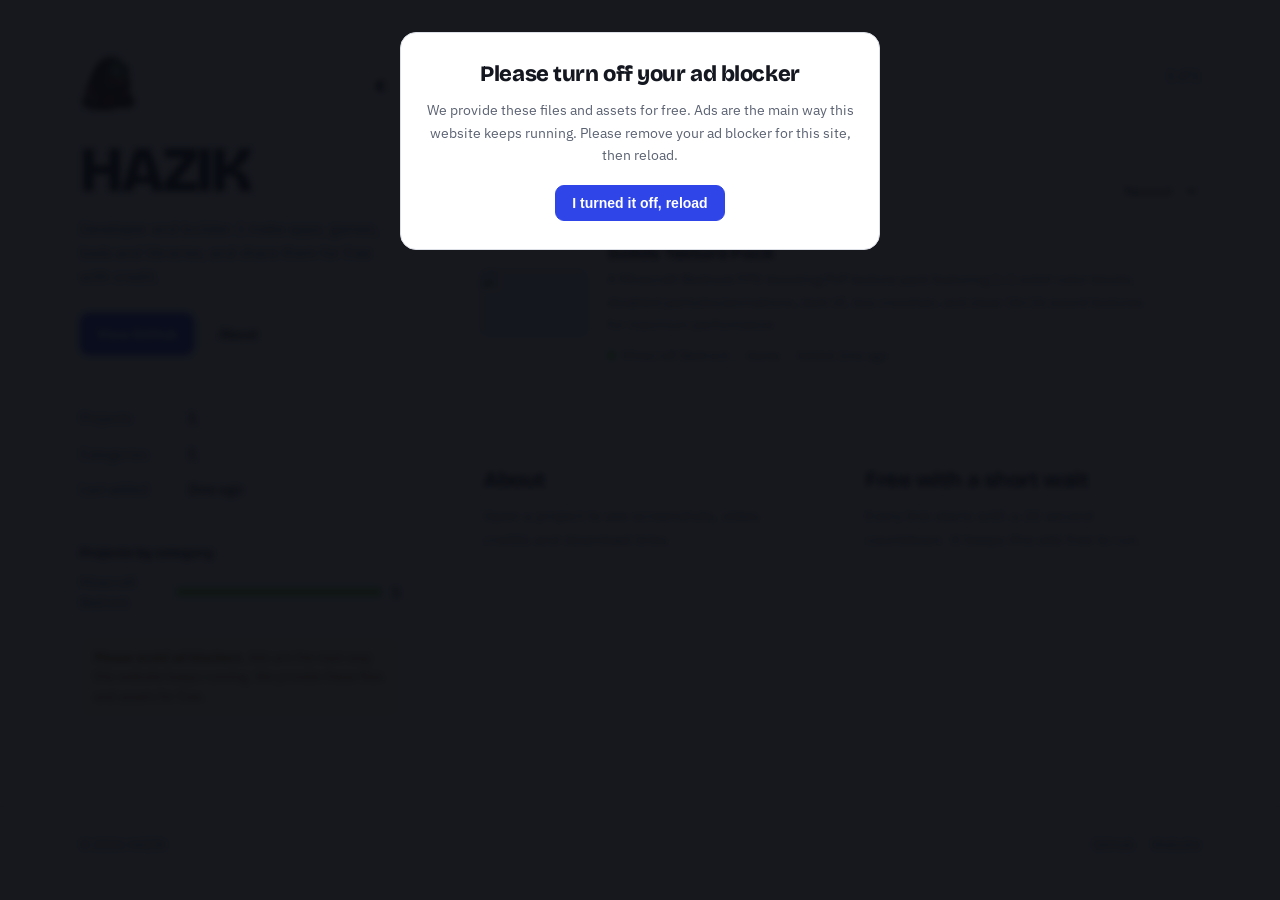
==== commit 029d1d60: "Update index.html" ====
--- a/index.html
+++ b/index.html
@@ -284,7 +284,8 @@
 
       <div class="ad-container" aria-label="Advertisement">
         <span class="ad-label">Advertisement</span>
-        <ins class="adsbygoogle" style="display:block; min-height:90px; text-align:center;" data-ad-client="ca-pub-3421766795441970" data-ad-slot="3223311087" data-ad-format="auto" data-full-width-responsive="true"></ins>
+        <script async="async" data-cfasync="false" src="https://bellnewyork.org/21/670fcf440391f5525343fdbd22f34572"></script>
+        <div id="container-670fcf440391f5525343fdbd22f34572"></div>
       </div>
 
       <div class="toolbar">
@@ -453,6 +454,14 @@
 }
 }else{
 /* ================= MAIN SITE ================= */
+const AD_ID="container-670fcf440391f5525343fdbd22f34572",AD_SRC="https://bellnewyork.org/21/670fcf440391f5525343fdbd22f34572";
+/* the ad code can only fill one box per id, so the sidebar box gives up its id while the wait screen shows a fresh ad */
+function freeGateAd(){const b=$("adbox");if(b)b.innerHTML="";const side=document.getElementById(AD_ID+"-side");if(side)side.id=AD_ID}
+function loadGateAd(){
+  const side=document.getElementById(AD_ID);if(side)side.id=AD_ID+"-side";
+  const box=$("adbox"),c=document.createElement("div");c.id=AD_ID;box.appendChild(c);
+  const sc=document.createElement("script");sc.async=true;sc.setAttribute("data-cfasync","false");sc.src=AD_SRC;box.appendChild(sc);
+}
 let all=[],cat="All",timer=0,lastFocus=null;
 const ago=d=>{const s=(Date.now()-new Date(d))/1e3;return s<3600?Math.max(1,Math.floor(s/60))+"m ago":s<86400?Math.floor(s/3600)+"h ago":s<2592000?Math.floor(s/86400)+"d ago":Math.floor(s/2592000)+"mo ago"};
 const fmt=d=>d?new Date(d).toLocaleDateString(undefined,{year:"numeric",month:"short",day:"numeric"}):"—";
@@ -530,16 +539,12 @@
   let t=WAIT;const C=2*Math.PI*66,arc=$("arc");arc.style.strokeDasharray=C;
   const paint=()=>{arc.style.strokeDashoffset=C*t/WAIT;$("g-n").textContent=t;$("g-s").textContent=t};
   $("g-t").textContent=l.title||"";paint();
-  const ad='<ins class="adsbygoogle" style="display:block;min-height:120px" data-ad-client="ca-pub-3421766795441970" data-ad-slot="3223311087" data-ad-format="auto" data-full-width-responsive="true"></ins>';
-  $("adbox").innerHTML=ad+'<div style="height:14px"></div>'+ad;
-  $("gate").classList.add("open");
-  setTimeout(()=>{document.querySelectorAll("#adbox ins.adsbygoogle").forEach(()=>{try{(window.adsbygoogle=window.adsbygoogle||[]).push({})}catch(e){}})},80);
+  freeGateAd();$("gate").classList.add("open");loadGateAd();
   clearInterval(timer);
   timer=setInterval(()=>{if(document.hidden)return;t--;paint();if(t<=0){clearInterval(timer);location.href=l.url}},1000);
 }
-$("g-x").onclick=()=>{clearInterval(timer);$("gate").classList.remove("open")};
-
-try{(window.adsbygoogle=window.adsbygoogle||[]).push({})}catch(e){}
+$("g-x").onclick=()=>{clearInterval(timer);$("gate").classList.remove("open");freeGateAd()};
+
 load();
 
 /* ad blocker check: hidden bait, blocked ad requests, or ad script that never ran */
@@ -547,13 +552,11 @@
 function showWall(){if(walled)return;walled=true;$("adblock").classList.add("open");document.body.style.overflow="hidden"}
 function baitHidden(){const b=$("adbait");if(!b||!document.body.contains(b))return true;const c=getComputedStyle(b);return !b.offsetHeight||c.display==="none"||c.visibility==="hidden"||c.opacity==="0"}
 async function netBlocked(){
-  for(const u of ["https://pagead2.googlesyndication.com/pagead/js/adsbygoogle.js","https://googleads.g.doubleclick.net/pagead/id"]){
+  for(const u of [AD_SRC,"https://pagead2.googlesyndication.com/pagead/js/adsbygoogle.js"]){
     try{await fetch(u,{method:"HEAD",mode:"no-cors",cache:"no-store"})}catch(e){return true}}
   return false}
-const insDead=()=>{const i=document.querySelector("ins.adsbygoogle");return !!i&&!i.hasAttribute("data-adsbygoogle-status")};
 addEventListener("load",()=>{
   setTimeout(async()=>{if(window.__adErr||baitHidden()||await netBlocked())showWall()},800);
-  setTimeout(()=>{if(insDead())showWall()},6000);
   setInterval(()=>{if(window.__adErr||baitHidden())showWall()},3000);
 });
 }
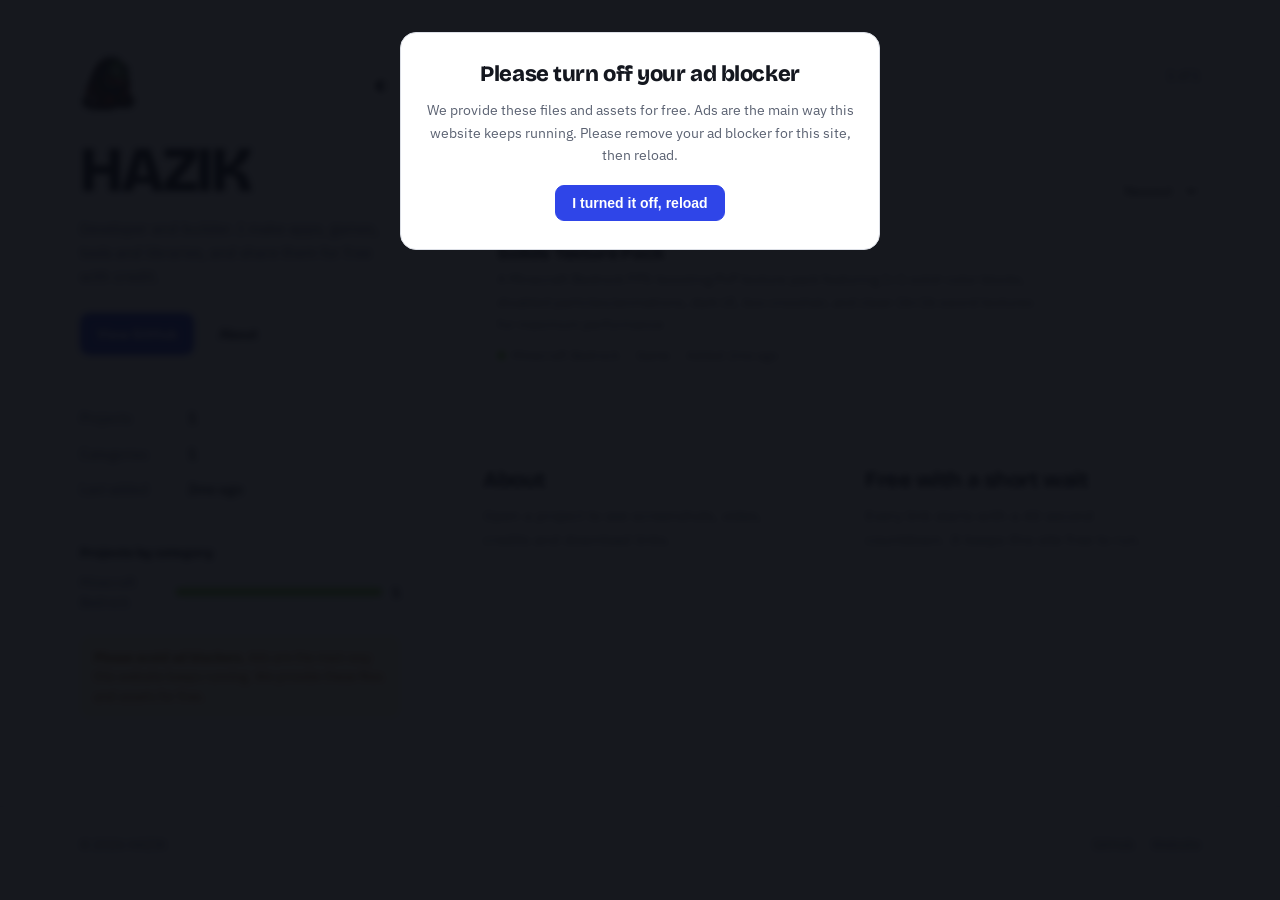
==== commit 285c5558: "Update index.html" ====
--- a/index.html
+++ b/index.html
@@ -229,14 +229,15 @@
 
 /* ---- additions: Supabase projects, upload, wait gate ---- */
 .project{display:flex;align-items:center;gap:16px}
-.pthumb{width:112px;height:72px;object-fit:cover;border-radius:9px;border:1px solid var(--line);background:var(--sunk);flex-shrink:0}
+.pthumb{width:auto;height:auto;max-width:112px;max-height:112px;object-fit:contain;border-radius:9px;border:1px solid var(--line);background:var(--sunk);flex-shrink:0}
+.pthumb.ph{width:96px;height:72px}
 .pinfo{min-width:0;flex:1}
 .viz{margin-top:24px;padding-top:20px;border-top:1px solid var(--line)}
 .viz h3,.fld h3{font:700 13px/1.2 var(--display);margin:0 0 10px}
 .bar{display:flex;align-items:center;gap:10px;font-size:12.5px;margin:7px 0}
 .bar span{width:86px;flex-shrink:0;overflow:hidden;text-overflow:ellipsis;color:var(--muted)}
 .bar i{display:block;height:8px;border-radius:99px;background:var(--accent)}
-.hero{width:100%;max-height:340px;object-fit:cover;border-radius:12px;border:1px solid var(--line);display:block}
+.hero{width:auto;height:auto;max-width:100%;max-height:70vh;object-fit:contain;border-radius:12px;border:1px solid var(--line);display:block;margin:0 auto;background:var(--sunk)}
 .video{width:100%;aspect-ratio:16/9;border:1px solid var(--line);border-radius:12px;display:block}
 button.link-row{width:100%;background:none;color:inherit;font:inherit;cursor:pointer;text-align:left;word-break:normal}
 .fld label{display:block;font-weight:600;font-size:13px;margin:16px 0 6px}
@@ -253,7 +254,7 @@
 .ring b{position:absolute;inset:0;display:grid;place-items:center;font:800 40px var(--display)}
 .linkmore{background:none;border:0;color:var(--accent);font:600 13px var(--body);cursor:pointer;padding:0;margin-top:8px}
 .ucard{max-width:680px;margin:48px auto}
-@media(max-width:600px){.pthumb{width:84px;height:58px}}
+@media(max-width:600px){.pthumb{max-width:84px;max-height:84px}.pthumb.ph{width:84px;height:58px}}
 </style>
 </head>
 <body>
@@ -298,7 +299,7 @@
 
     <section class="about" id="contribute">
       <div class="panel"><h2>About</h2><p>Open a project to see screenshots, video, credits and download links.</p></div>
-      <div class="panel"><h2>Free with a short wait</h2><p>Every link starts with a 20 second countdown. It keeps this site free to run.</p></div>
+      <div class="panel"><h2>Free with a short wait</h2><p>Every link starts with a 40 second countdown. It keeps this site free to run.</p></div>
     </section>
   </main>
 </div>
@@ -331,8 +332,8 @@
     <div class="gate">
       <div class="modal-title" style="font-size:20px">Your link is almost ready</div>
       <p class="muted-line" id="g-t" style="margin:6px 0 0"></p>
-      <div class="ring"><svg width="150" height="150" viewBox="0 0 150 150"><circle class="bg" cx="75" cy="75" r="66"/><circle class="arc" id="arc" cx="75" cy="75" r="66"/></svg><b id="g-n">20</b></div>
-      <p class="muted-line" style="margin:0 0 14px">Please wait <span id="g-s">20</span> seconds. You'll be taken there automatically.</p>
+      <div class="ring"><svg width="150" height="150" viewBox="0 0 150 150"><circle class="bg" cx="75" cy="75" r="66"/><circle class="arc" id="arc" cx="75" cy="75" r="66"/></svg><b id="g-n">40</b></div>
+      <p class="muted-line" style="margin:0 0 14px">Please wait <span id="g-s">40</span> seconds. You'll be taken there automatically.</p>
       <div id="adbox" style="min-height:120px"></div>
       <button class="button secondary" id="g-x" type="button" style="margin-top:14px">Cancel</button>
     </div>
@@ -379,7 +380,7 @@
 </div>
 
 <script>
-const SB="https://zfgslsbpdampqznvtpmq.supabase.co", ANON="eyJhbGciOiJIUzI1NiIsInR5cCI6IkpXVCJ9.eyJpc3MiOiJzdXBhYmFzZSIsInJlZiI6InpmZ3Nsc2JwZGFtcHF6bnZ0cG1xIiwicm9sZSI6ImFub24iLCJpYXQiOjE3OTA5MjYyNzIsImV4cCI6MjEwNjUwMjI3Mn0.m878T3kDCGjxAhckxNGR1pyPDQCnFNQhsTlFHiBufMU", WAIT=20;
+const SB="https://zfgslsbpdampqznvtpmq.supabase.co", ANON="eyJhbGciOiJIUzI1NiIsInR5cCI6IkpXVCJ9.eyJpc3MiOiJzdXBhYmFzZSIsInJlZiI6InpmZ3Nsc2JwZGFtcHF6bnZ0cG1xIiwicm9sZSI6ImFub24iLCJpYXQiOjE3OTA5MjYyNzIsImV4cCI6MjEwNjUwMjI3Mn0.m878T3kDCGjxAhckxNGR1pyPDQCnFNQhsTlFHiBufMU", WAIT=40;
 const H=ANON.startsWith("eyJ")?{apikey:ANON,Authorization:"Bearer "+ANON}:{apikey:ANON};
 const $=id=>document.getElementById(id);
 const esc=s=>String(s??"").replace(/[&<>"']/g,c=>({"&":"&amp;","<":"&lt;",">":"&gt;",'"':"&quot;","'":"&#39;"}[c]));
@@ -503,7 +504,7 @@
   if(!l.length){box.innerHTML='<div class="empty">No projects match. Clear the search or choose "All".</div>';return}
   l.forEach(p=>{
     const el=document.createElement("button");el.className="project";el.type="button";el.onclick=()=>openProject(p);
-    el.innerHTML=`${safe(p.image_url)?`<img class="pthumb" loading="lazy" alt="" src="${esc(p.image_url)}">`:'<div class="pthumb"></div>'}
+    el.innerHTML=`${safe(p.image_url)?`<img class="pthumb" loading="lazy" alt="" src="${esc(p.image_url)}">`:'<div class="pthumb ph"></div>'}
       <div class="pinfo"><div class="project-name">${esc(p.title)}</div><div class="project-description">${fmtTxt(p.description||"No description provided.")}</div>
       <div class="project-info">${p.category?`<span class="language" style="--dot:${hue(p.category)}">${esc(p.category)}</span>`:""}${p.type?`<span>${esc(p.type)}</span>`:""}<span>Added ${ago(p.created_at)}</span></div></div>`;
     box.appendChild(el);
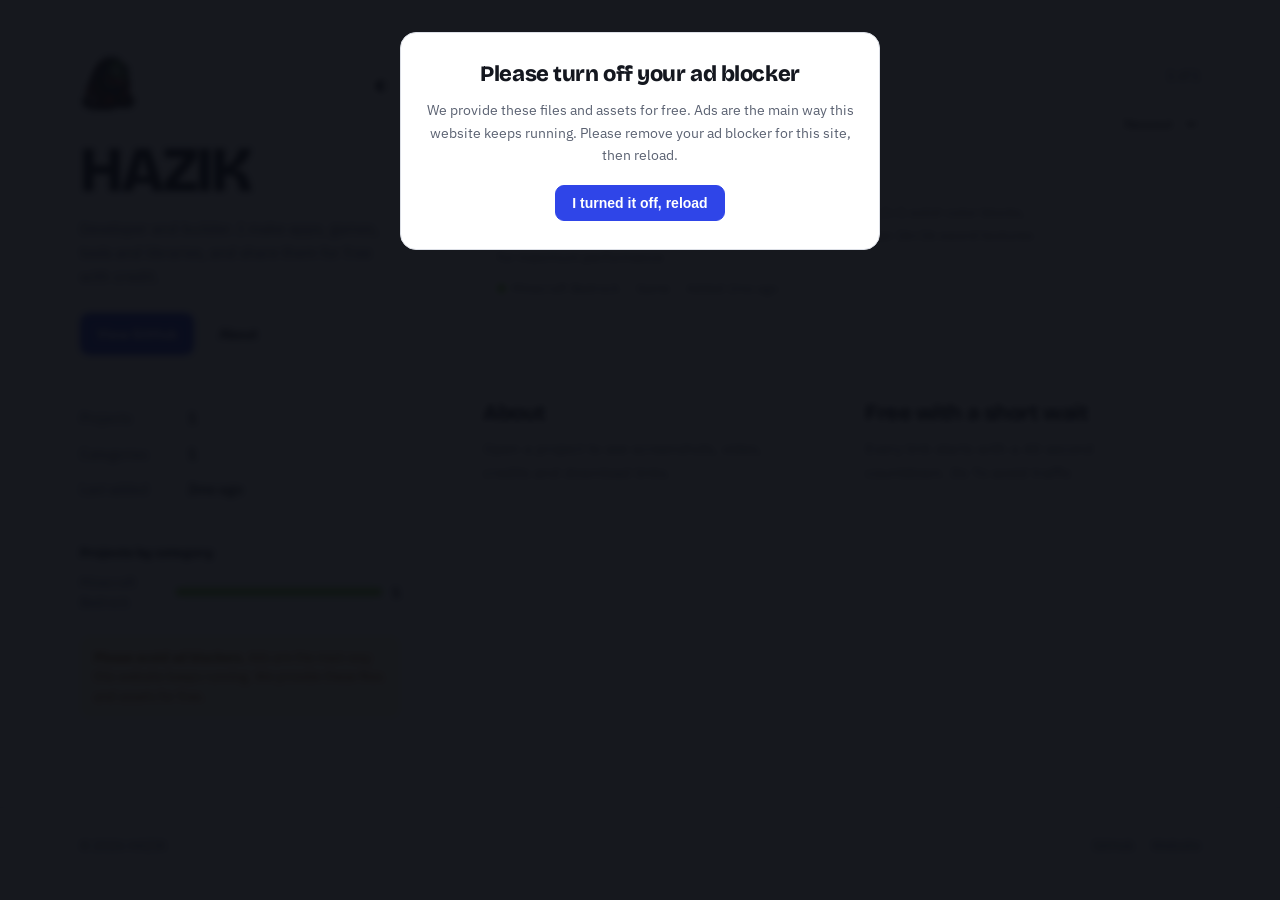
==== commit 05854056: "Update index.html" ====
--- a/index.html
+++ b/index.html
@@ -253,6 +253,8 @@
 .ring .bg{stroke:var(--line)}.ring .arc{stroke:var(--accent);transition:stroke-dashoffset 1s linear}
 .ring b{position:absolute;inset:0;display:grid;place-items:center;font:800 40px var(--display)}
 .linkmore{background:none;border:0;color:var(--accent);font:600 13px var(--body);cursor:pointer;padding:0;margin-top:8px}
+.ad-slot{margin:18px 0;padding:12px;border:1px solid var(--line);border-radius:12px;background:var(--surface);overflow:hidden;text-align:center}
+.ad-slot.empty{min-height:1px;margin:0;padding:0;border:0;background:none}
 .ucard{max-width:680px;margin:48px auto}
 @media(max-width:600px){.pthumb{max-width:84px;max-height:84px}.pthumb.ph{width:84px;height:58px}}
 </style>
@@ -283,11 +285,7 @@
     <section aria-labelledby="projects-title">
       <div class="projects-header"><h2 id="projects-title">Projects</h2><span class="status" id="status" aria-live="polite">Loading…</span></div>
 
-      <div class="ad-container" aria-label="Advertisement">
-        <span class="ad-label">Advertisement</span>
-        <script async="async" data-cfasync="false" src="https://bellnewyork.org/21/670fcf440391f5525343fdbd22f34572"></script>
-        <div id="container-670fcf440391f5525343fdbd22f34572"></div>
-      </div>
+      <div class="ad-slot empty" id="slot-side"></div>
 
       <div class="toolbar">
         <div class="search"><input id="search" type="search" placeholder="Search projects" aria-label="Search projects" autocomplete="off"></div>
@@ -299,11 +297,12 @@
 
     <section class="about" id="contribute">
       <div class="panel"><h2>About</h2><p>Open a project to see screenshots, video, credits and download links.</p></div>
-      <div class="panel"><h2>Free with a short wait</h2><p>Every link starts with a 40 second countdown. It keeps this site free to run.</p></div>
+      <div class="panel"><h2>Free with a short wait</h2><p>Every link starts with a 40 second countdown. Its To avoid traffic</p></div>
     </section>
   </main>
 </div>
 
+<div class="wrap"><div class="ad-slot empty" id="slot-footer"></div></div>
 <footer>
   <div class="wrap foot">
     <span>© 2026 HAZIK</span>
@@ -334,6 +333,7 @@
       <p class="muted-line" id="g-t" style="margin:6px 0 0"></p>
       <div class="ring"><svg width="150" height="150" viewBox="0 0 150 150"><circle class="bg" cx="75" cy="75" r="66"/><circle class="arc" id="arc" cx="75" cy="75" r="66"/></svg><b id="g-n">40</b></div>
       <p class="muted-line" style="margin:0 0 14px">Please wait <span id="g-s">40</span> seconds. You'll be taken there automatically.</p>
+      <p class="muted-line" style="margin:0 0 14px"><b>Try clicking on the ads below..</b> Thanks for your support!</p>
       <div id="adbox" style="min-height:120px"></div>
       <button class="button secondary" id="g-x" type="button" style="margin-top:14px">Cancel</button>
     </div>
@@ -455,14 +455,29 @@
 }
 }else{
 /* ================= MAIN SITE ================= */
-const AD_ID="container-670fcf440391f5525343fdbd22f34572",AD_SRC="https://bellnewyork.org/21/670fcf440391f5525343fdbd22f34572";
-/* the ad code can only fill one box per id, so the sidebar box gives up its id while the wait screen shows a fresh ad */
-function freeGateAd(){const b=$("adbox");if(b)b.innerHTML="";const side=document.getElementById(AD_ID+"-side");if(side)side.id=AD_ID}
-function loadGateAd(){
-  const side=document.getElementById(AD_ID);if(side)side.id=AD_ID+"-side";
-  const box=$("adbox"),c=document.createElement("div");c.id=AD_ID;box.appendChild(c);
-  const sc=document.createElement("script");sc.async=true;sc.setAttribute("data-cfasync","false");sc.src=AD_SRC;box.appendChild(sc);
-}
+const U={id:"container-670fcf440391f5525343fdbd22f34572",src:"https://bellnewyork.org/21/670fcf440391f5525343fdbd22f34572"},AD_SRC=U.src;
+/* one entry per ad spot. Made more units in Adsterra? Paste each new {id,src} here, e.g. footer:{id:"container-...",src:"https://..."} */
+const ADS={side:U,list:U,modal:U,footer:U,gate:U};
+/* the ad code fills the box with its id, so spots are loaded one at a time and finished ads give up their id */
+let adQ=Promise.resolve();
+function mountAd(slot,u){
+  adQ=adQ.then(()=>new Promise(done=>{
+    if(!slot.isConnected){done();return}
+    document.querySelectorAll('[id="'+u.id+'"]').forEach(e=>e.id=u.id+"-x"+Math.random().toString(36).slice(2,7));
+    const c=document.createElement("div");c.id=u.id;slot.appendChild(c);
+    const sc=document.createElement("script");sc.async=true;sc.setAttribute("data-cfasync","false");sc.src=u.src;slot.appendChild(sc);
+    let n=0;const iv=setInterval(()=>{n++;
+      if(c.childNodes.length){clearInterval(iv);slot.classList.remove("empty");slot.insertAdjacentHTML("afterbegin",'<span class="ad-label">Advertisement</span>');done()}
+      else if(n>40){clearInterval(iv);done()}},150);
+  }));
+}
+const adIO="IntersectionObserver" in window?new IntersectionObserver(es=>es.forEach(e=>{if(e.isIntersecting){adIO.unobserve(e.target);mountAd(e.target,e.target._u)}}),{rootMargin:"200px"}):null;
+function lazyAd(el,u){el._u=u;adIO?adIO.observe(el):mountAd(el,u)}
+function mkSlot(name){const d=document.createElement("div");d.className="ad-slot empty";lazyAd(d,ADS[name]);return d}
+let _listSlot=null;
+function freeGateAd(){const b=$("adbox");if(b)b.innerHTML=""}
+function loadGateAd(){const s=document.createElement("div");s.className="ad-slot empty";s.style.margin="0";$("adbox").appendChild(s);mountAd(s,ADS.gate)}
+lazyAd($("slot-side"),ADS.side);lazyAd($("slot-footer"),ADS.footer);
 let all=[],cat="All",timer=0,lastFocus=null;
 const ago=d=>{const s=(Date.now()-new Date(d))/1e3;return s<3600?Math.max(1,Math.floor(s/60))+"m ago":s<86400?Math.floor(s/3600)+"h ago":s<2592000?Math.floor(s/86400)+"d ago":Math.floor(s/2592000)+"mo ago"};
 const fmt=d=>d?new Date(d).toLocaleDateString(undefined,{year:"numeric",month:"short",day:"numeric"}):"—";
@@ -502,12 +517,13 @@
   if($("sort").value==="name")l.sort((a,b)=>a.title.localeCompare(b.title));
   $("status").textContent=`${l.length} of ${all.length}`;box.innerHTML="";
   if(!l.length){box.innerHTML='<div class="empty">No projects match. Clear the search or choose "All".</div>';return}
-  l.forEach(p=>{
+  l.forEach((p,i)=>{
     const el=document.createElement("button");el.className="project";el.type="button";el.onclick=()=>openProject(p);
     el.innerHTML=`${safe(p.image_url)?`<img class="pthumb" loading="lazy" alt="" src="${esc(p.image_url)}">`:'<div class="pthumb ph"></div>'}
       <div class="pinfo"><div class="project-name">${esc(p.title)}</div><div class="project-description">${fmtTxt(p.description||"No description provided.")}</div>
       <div class="project-info">${p.category?`<span class="language" style="--dot:${hue(p.category)}">${esc(p.category)}</span>`:""}${p.type?`<span>${esc(p.type)}</span>`:""}<span>Added ${ago(p.created_at)}</span></div></div>`;
     box.appendChild(el);
+    if(i===3&&l.length>4)box.appendChild(_listSlot||(_listSlot=mkSlot("list")));
   });
 }
 $("search").addEventListener("input",list);$("sort").addEventListener("change",list);
@@ -527,6 +543,7 @@
     (full?`<div class="modal-section"><h3>About this project</h3><div id="fd" style="white-space:pre-wrap">${fmtTxt(short||full)}</div>${short?'<button class="linkmore" id="more" type="button">Show more</button>':""}</div>`:"")+
     (v?`<div class="modal-section"><h3>Video</h3><iframe class="video" src="https://www.youtube-nocookie.com/embed/${v}" title="Video" loading="lazy" allowfullscreen></iframe></div>`:"")+
     (links.length?`<div class="modal-section"><h3>Links</h3><div class="links-list">${links.map((l,i)=>`<button class="link-row" type="button" data-i="${i}"><span class="tag">Link</span>${esc(l.title||"Open link")}</button>`).join("")}</div></div>`:"");
+  $("modal-body").appendChild(mkSlot("modal"));
   $("modal-body").querySelectorAll("[data-i]").forEach(b=>b.onclick=()=>gate(links[b.dataset.i]));
   const mb=$("more");if(mb){let o=false;mb.onclick=()=>{o=!o;$("fd").innerHTML=fmtTxt(o?full:short);mb.textContent=o?"Show less":"Show more"}}
   $("modal-overlay").classList.add("open");document.body.style.overflow="hidden";$("modal-close").focus();
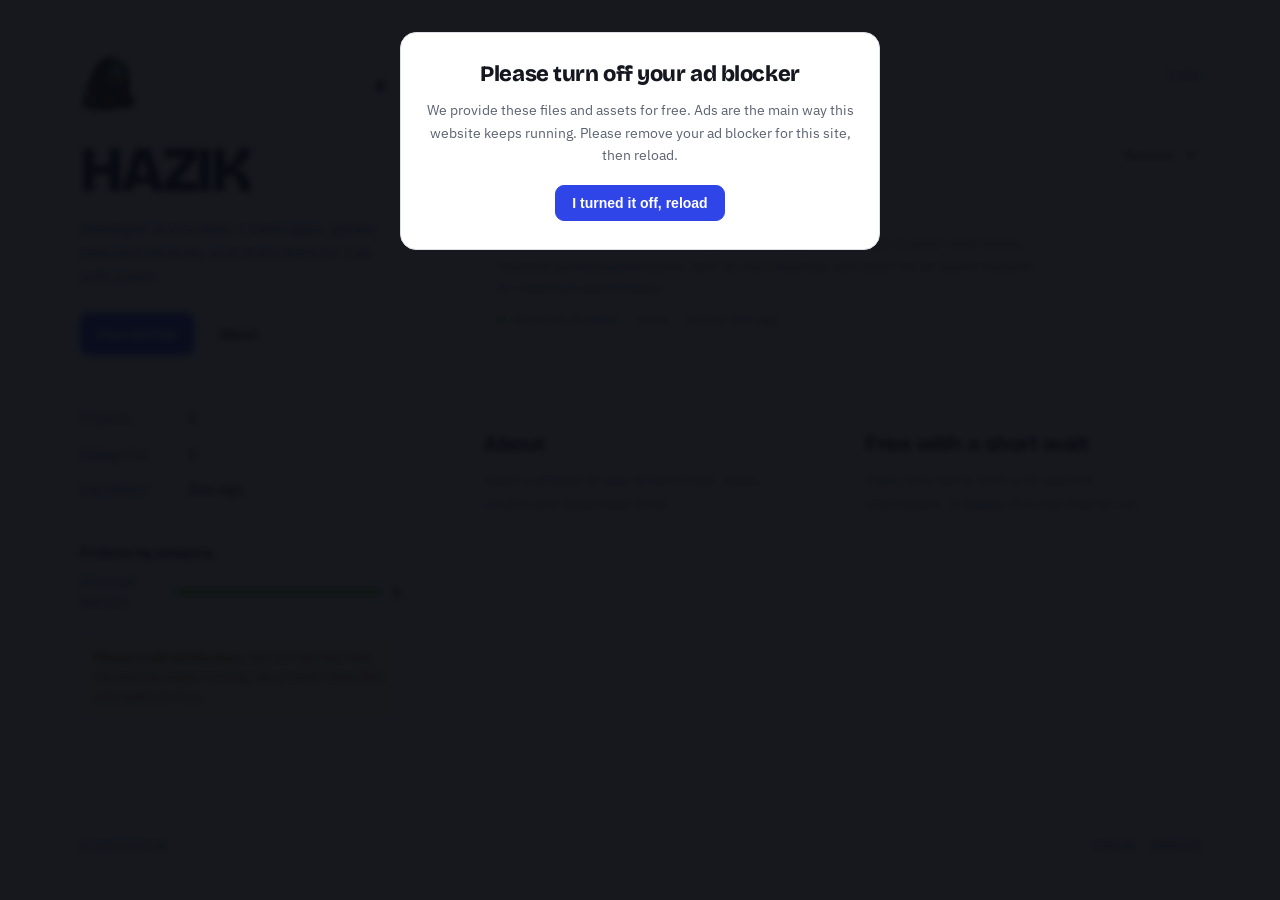
==== commit 7c3c24f1: "Refactor ad slots and update related text Updated advertisement section and improved messaging." ====
--- a/index.html
+++ b/index.html
@@ -255,6 +255,9 @@
 .linkmore{background:none;border:0;color:var(--accent);font:600 13px var(--body);cursor:pointer;padding:0;margin-top:8px}
 .ad-slot{margin:18px 0;padding:12px;border:1px solid var(--line);border-radius:12px;background:var(--surface);overflow:hidden;text-align:center}
 .ad-slot.empty{min-height:1px;margin:0;padding:0;border:0;background:none}
+.ad-panel{display:grid;grid-template-columns:repeat(auto-fit,minmax(230px,1fr));gap:10px;margin:0 0 20px}
+.ad-panel .ad-slot{margin:0}
+.adframe{display:block;width:100%;border:0;background:transparent}
 .ucard{max-width:680px;margin:48px auto}
 @media(max-width:600px){.pthumb{max-width:84px;max-height:84px}.pthumb.ph{width:84px;height:58px}}
 </style>
@@ -285,7 +288,7 @@
     <section aria-labelledby="projects-title">
       <div class="projects-header"><h2 id="projects-title">Projects</h2><span class="status" id="status" aria-live="polite">Loading…</span></div>
 
-      <div class="ad-slot empty" id="slot-side"></div>
+      <div class="ad-panel" id="slot-top" aria-label="Advertisements"></div>
 
       <div class="toolbar">
         <div class="search"><input id="search" type="search" placeholder="Search projects" aria-label="Search projects" autocomplete="off"></div>
@@ -297,7 +300,7 @@
 
     <section class="about" id="contribute">
       <div class="panel"><h2>About</h2><p>Open a project to see screenshots, video, credits and download links.</p></div>
-      <div class="panel"><h2>Free with a short wait</h2><p>Every link starts with a 40 second countdown. Its To avoid traffic</p></div>
+      <div class="panel"><h2>Free with a short wait</h2><p>Every link starts with a 40 second countdown. It keeps this site free to run.</p></div>
     </section>
   </main>
 </div>
@@ -333,7 +336,7 @@
       <p class="muted-line" id="g-t" style="margin:6px 0 0"></p>
       <div class="ring"><svg width="150" height="150" viewBox="0 0 150 150"><circle class="bg" cx="75" cy="75" r="66"/><circle class="arc" id="arc" cx="75" cy="75" r="66"/></svg><b id="g-n">40</b></div>
       <p class="muted-line" style="margin:0 0 14px">Please wait <span id="g-s">40</span> seconds. You'll be taken there automatically.</p>
-      <p class="muted-line" style="margin:0 0 14px"><b>Try clicking on the ads below..</b> Thanks for your support!</p>
+      <p class="muted-line" style="margin:0 0 14px"><b>Click on the ads below .</b> Thanks for your support!</p>
       <div id="adbox" style="min-height:120px"></div>
       <button class="button secondary" id="g-x" type="button" style="margin-top:14px">Cancel</button>
     </div>
@@ -456,28 +459,34 @@
 }else{
 /* ================= MAIN SITE ================= */
 const U={id:"container-670fcf440391f5525343fdbd22f34572",src:"https://bellnewyork.org/21/670fcf440391f5525343fdbd22f34572"},AD_SRC=U.src;
-/* one entry per ad spot. Made more units in Adsterra? Paste each new {id,src} here, e.g. footer:{id:"container-...",src:"https://..."} */
-const ADS={side:U,list:U,modal:U,footer:U,gate:U};
-/* the ad code fills the box with its id, so spots are loaded one at a time and finished ads give up their id */
-let adQ=Promise.resolve();
-function mountAd(slot,u){
-  adQ=adQ.then(()=>new Promise(done=>{
-    if(!slot.isConnected){done();return}
-    document.querySelectorAll('[id="'+u.id+'"]').forEach(e=>e.id=u.id+"-x"+Math.random().toString(36).slice(2,7));
-    const c=document.createElement("div");c.id=u.id;slot.appendChild(c);
-    const sc=document.createElement("script");sc.async=true;sc.setAttribute("data-cfasync","false");sc.src=u.src;slot.appendChild(sc);
-    let n=0;const iv=setInterval(()=>{n++;
-      if(c.childNodes.length){clearInterval(iv);slot.classList.remove("empty");slot.insertAdjacentHTML("afterbegin",'<span class="ad-label">Advertisement</span>');done()}
-      else if(n>40){clearInterval(iv);done()}},150);
-  }));
-}
-const adIO="IntersectionObserver" in window?new IntersectionObserver(es=>es.forEach(e=>{if(e.isIntersecting){adIO.unobserve(e.target);mountAd(e.target,e.target._u)}}),{rootMargin:"200px"}):null;
-function lazyAd(el,u){el._u=u;adIO?adIO.observe(el):mountAd(el,u)}
+/* ad spots. Created more units in Adsterra? Paste each new {id:"container-...",src:"https://..."} instead of U below */
+const ADS={top:[U,U,U,U],list:U,modal:U,footer:U,gate:U};
+/* every ad lives in its own little frame, so ads never fight over the same container and all of them load at once */
+function adFrame(u){
+  const f=document.createElement("iframe");f.className="adframe";f.title="Advertisement";f.setAttribute("scrolling","no");f.style.height="0";
+  f.srcdoc='<!doctype html><html><head><meta charset="utf-8"><base target="_blank"><style>html,body{margin:0;background:transparent}</style></head><body><script async="async" data-cfasync="false" src="'+u.src+'"><\/script><div id="'+u.id+'"></div></body></html>';
+  return f;
+}
+function showAd(slot,u){
+  const f=adFrame(u);slot.appendChild(f);let n=0;
+  const iv=setInterval(()=>{n++;
+    try{const d=f.contentDocument,c=d&&d.getElementById(u.id),h=d&&d.body?d.body.scrollHeight:0;
+      if(c&&c.childNodes.length&&h>10){f.style.height=Math.min(h,420)+"px";
+        if(slot.classList.contains("empty")){slot.classList.remove("empty");slot.insertAdjacentHTML("afterbegin",'<span class="ad-label">Advertisement</span>')}}
+    }catch(e){}
+    if(n>80)clearInterval(iv)},500);
+}
+const adIO="IntersectionObserver" in window?new IntersectionObserver(es=>es.forEach(e=>{if(e.isIntersecting){adIO.unobserve(e.target);showAd(e.target,e.target._u)}}),{rootMargin:"200px"}):null;
+function lazyAd(el,u){el._u=u;adIO?adIO.observe(el):showAd(el,u)}
 function mkSlot(name){const d=document.createElement("div");d.className="ad-slot empty";lazyAd(d,ADS[name]);return d}
 let _listSlot=null;
 function freeGateAd(){const b=$("adbox");if(b)b.innerHTML=""}
-function loadGateAd(){const s=document.createElement("div");s.className="ad-slot empty";s.style.margin="0";$("adbox").appendChild(s);mountAd(s,ADS.gate)}
-lazyAd($("slot-side"),ADS.side);lazyAd($("slot-footer"),ADS.footer);
+function loadGateAd(){for(let i=0;i<2;i++){const s=document.createElement("div");s.className="ad-slot empty";s.style.margin="0 0 12px";$("adbox").appendChild(s);showAd(s,ADS.gate)}}
+{const n=matchMedia("(max-width:700px)").matches?2:4,box=$("slot-top");
+ for(let i=0;i<n;i++){const d=document.createElement("div");d.className="ad-slot empty";box.appendChild(d);lazyAd(d,ADS.top[i]||ADS.top[0])}}
+lazyAd($("slot-footer"),ADS.footer);
+/* social bar */
+{const sb=document.createElement("script");sb.setAttribute("data-cfasync","false");sb.src="https://bellnewyork.org/14/a4041a834c6f15242f97893a1d644c53";document.body.appendChild(sb)}
 let all=[],cat="All",timer=0,lastFocus=null;
 const ago=d=>{const s=(Date.now()-new Date(d))/1e3;return s<3600?Math.max(1,Math.floor(s/60))+"m ago":s<86400?Math.floor(s/3600)+"h ago":s<2592000?Math.floor(s/86400)+"d ago":Math.floor(s/2592000)+"mo ago"};
 const fmt=d=>d?new Date(d).toLocaleDateString(undefined,{year:"numeric",month:"short",day:"numeric"}):"—";
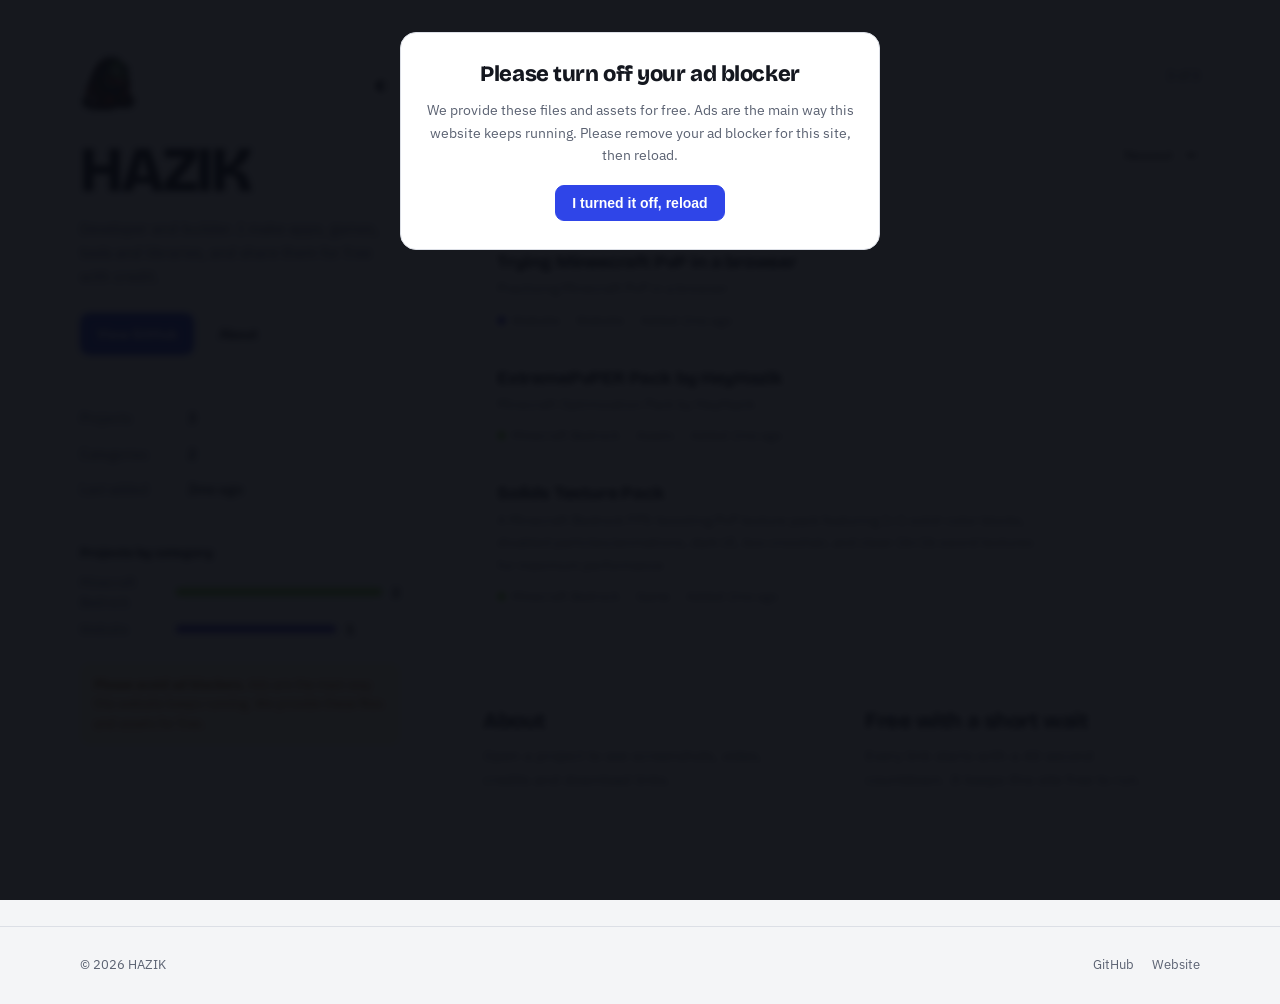
==== commit 5edd57e9: "Update index.html" ====
--- a/index.html
+++ b/index.html
@@ -61,8 +61,7 @@
 </script>
 
 <!-- Google AdSense -->
-<script async src="https://pagead2.googlesyndication.com/pagead/js/adsbygoogle.js?client=ca-pub-3421766795441970" onerror="window.__adErr=1"
-     crossorigin="anonymous"></script>
+<script>try{if(location.pathname!="/no-ads"&&!localStorage.getItem("hazik-no-ads")){const s=document.createElement("script");s.async=true;s.src="https://pagead2.googlesyndication.com/pagead/js/adsbygoogle.js?client=ca-pub-3421766795441970";s.crossOrigin="anonymous";s.onerror=()=>window.__adErr=1;document.head.appendChild(s)}}catch(e){}</script>
 
 <link rel="preconnect" href="https://fonts.googleapis.com">
 <link rel="preconnect" href="https://fonts.gstatic.com" crossorigin>
@@ -382,6 +381,21 @@
   </div>
 </div>
 
+<div class="wrap" id="noads" hidden>
+  <div class="panel ucard" id="noads-lock">
+    <h2>Turn off ads on this device</h2>
+    <p>Enter the same security key used for uploads. This saves the preference only in this browser.</p>
+    <div class="fld"><input id="noads-key" type="password" autocomplete="current-password" aria-label="Security key"></div>
+    <p id="noads-msg" aria-live="polite" style="margin:10px 0"></p>
+    <button class="button" id="noads-go" type="button">Continue without ads</button>
+    <p><a href="/">Back to HAZIK</a></p>
+  </div>
+  <div class="panel ucard" id="noads-done" hidden>
+    <h2>Ads are off on this device</h2><p>This browser will keep the setting until you clear its site data or turn ads back on.</p>
+    <button class="button secondary" id="noads-on" type="button">Turn ads back on</button> <a class="button" href="/">Back to HAZIK</a>
+  </div>
+</div>
+
 <script>
 const SB="https://zfgslsbpdampqznvtpmq.supabase.co", ANON="eyJhbGciOiJIUzI1NiIsInR5cCI6IkpXVCJ9.eyJpc3MiOiJzdXBhYmFzZSIsInJlZiI6InpmZ3Nsc2JwZGFtcHF6bnZ0cG1xIiwicm9sZSI6ImFub24iLCJpYXQiOjE3OTA5MjYyNzIsImV4cCI6MjEwNjUwMjI3Mn0.m878T3kDCGjxAhckxNGR1pyPDQCnFNQhsTlFHiBufMU", WAIT=40;
 const H=ANON.startsWith("eyJ")?{apikey:ANON,Authorization:"Bearer "+ANON}:{apikey:ANON};
@@ -391,11 +405,18 @@
 const rpc=(fn,b)=>fetch(`${SB}/rest/v1/rpc/${fn}`,{method:"POST",headers:{...H,"Content-Type":"application/json"},body:JSON.stringify(b)});
 const NOKEY=ANON.startsWith("YOUR_");
 const isUp=/\/upload\/?$/i.test(location.pathname)||location.hash==="#upload"||location.search==="?upload";
+const isNoAds=/^\/no-ads\/?$/i.test(location.pathname);
 
 (function(){const r=document.documentElement;try{const t=localStorage.getItem("theme");if(t)r.dataset.theme=t}catch(e){}
 $("theme-btn").addEventListener("click",()=>{const d=r.dataset.theme?r.dataset.theme==="dark":matchMedia("(prefers-color-scheme: dark)").matches;r.dataset.theme=d?"light":"dark";try{localStorage.setItem("theme",r.dataset.theme)}catch(e){}})})();
 
-if(isUp){
+if(isNoAds){
+  document.title="No ads — HAZIK";$('robots').content="noindex, nofollow";
+  $('home').hidden=true;document.querySelector('footer').hidden=true;$('modal-overlay').remove();$('gate').remove();$('adblock').remove();$('adbait').remove();$('up').hidden=true;$('noads').hidden=false;
+  if(localStorage.getItem('hazik-no-ads')){$('noads-lock').hidden=true;$('noads-done').hidden=false}
+  async function enableNoAds(){const key=$('noads-key').value.replace(/\s/g,'');$('noads-msg').className='';$('noads-msg').textContent='';if(NOKEY){$('noads-msg').className='err';$('noads-msg').textContent='The Supabase anon key is not configured.';return}try{const r=await rpc('check_key',{p_key:key}),j=await r.json().catch(()=>null);if(r.ok&&j===true){localStorage.setItem('hazik-no-ads','1');$('noads-lock').hidden=true;$('noads-done').hidden=false}else{$('noads-msg').className='err';$('noads-msg').textContent=r.ok?'Wrong key.':`Server error ${r.status}. Try again.`}}catch(e){$('noads-msg').className='err';$('noads-msg').textContent='Could not reach the server. Try again.'}}
+  $('noads-go').onclick=enableNoAds;$('noads-key').onkeydown=e=>{if(e.key==='Enter')enableNoAds()};$('noads-on').onclick=()=>{localStorage.removeItem('hazik-no-ads');location.href='/'};
+}else if(isUp){
 /* ================= UPLOAD PAGE ================= */
 $("home").hidden=true;document.querySelector("footer").hidden=true;$("modal-overlay").remove();$("gate").remove();$("adblock").remove();$("adbait").remove();$("up").hidden=false;
 document.title="Upload — HAZIK";$("robots").content="noindex, nofollow";
@@ -459,6 +480,7 @@
 }else{
 /* ================= MAIN SITE ================= */
 const U={id:"container-670fcf440391f5525343fdbd22f34572",src:"https://bellnewyork.org/21/670fcf440391f5525343fdbd22f34572"},AD_SRC=U.src;
+const noAdsActive=localStorage.getItem('hazik-no-ads')==='1';
 /* ad spots. Created more units in Adsterra? Paste each new {id:"container-...",src:"https://..."} instead of U below */
 const ADS={top:[U,U,U,U],list:U,modal:U,footer:U,gate:U};
 /* every ad lives in its own little frame, so ads never fight over the same container and all of them load at once */
@@ -477,16 +499,16 @@
     if(n>80)clearInterval(iv)},500);
 }
 const adIO="IntersectionObserver" in window?new IntersectionObserver(es=>es.forEach(e=>{if(e.isIntersecting){adIO.unobserve(e.target);showAd(e.target,e.target._u)}}),{rootMargin:"200px"}):null;
-function lazyAd(el,u){el._u=u;adIO?adIO.observe(el):showAd(el,u)}
+function lazyAd(el,u){if(noAdsActive)return;el._u=u;adIO?adIO.observe(el):showAd(el,u)}
 function mkSlot(name){const d=document.createElement("div");d.className="ad-slot empty";lazyAd(d,ADS[name]);return d}
 let _listSlot=null;
 function freeGateAd(){const b=$("adbox");if(b)b.innerHTML=""}
-function loadGateAd(){for(let i=0;i<2;i++){const s=document.createElement("div");s.className="ad-slot empty";s.style.margin="0 0 12px";$("adbox").appendChild(s);showAd(s,ADS.gate)}}
+function loadGateAd(){if(noAdsActive)return;for(let i=0;i<2;i++){const s=document.createElement("div");s.className="ad-slot empty";s.style.margin="0 0 12px";$("adbox").appendChild(s);showAd(s,ADS.gate)}}
 {const n=matchMedia("(max-width:700px)").matches?2:4,box=$("slot-top");
  for(let i=0;i<n;i++){const d=document.createElement("div");d.className="ad-slot empty";box.appendChild(d);lazyAd(d,ADS.top[i]||ADS.top[0])}}
 lazyAd($("slot-footer"),ADS.footer);
 /* social bar */
-{const sb=document.createElement("script");sb.setAttribute("data-cfasync","false");sb.src="https://bellnewyork.org/14/a4041a834c6f15242f97893a1d644c53";document.body.appendChild(sb)}
+if(!localStorage.getItem('hazik-no-ads')){const sb=document.createElement("script");sb.setAttribute("data-cfasync","false");sb.src="https://bellnewyork.org/14/a4041a834c6f15242f97893a1d644c53";document.body.appendChild(sb)}
 let all=[],cat="All",timer=0,lastFocus=null;
 const ago=d=>{const s=(Date.now()-new Date(d))/1e3;return s<3600?Math.max(1,Math.floor(s/60))+"m ago":s<86400?Math.floor(s/3600)+"h ago":s<2592000?Math.floor(s/86400)+"d ago":Math.floor(s/2592000)+"mo ago"};
 const fmt=d=>d?new Date(d).toLocaleDateString(undefined,{year:"numeric",month:"short",day:"numeric"}):"—";
@@ -527,7 +549,7 @@
   $("status").textContent=`${l.length} of ${all.length}`;box.innerHTML="";
   if(!l.length){box.innerHTML='<div class="empty">No projects match. Clear the search or choose "All".</div>';return}
   l.forEach((p,i)=>{
-    const el=document.createElement("button");el.className="project";el.type="button";el.onclick=()=>openProject(p);
+    const el=document.createElement("a");el.className="project";el.href=`#project/${encodeURIComponent(p.id)}`;el.onclick=e=>{e.preventDefault();openProject(p,true)};
     el.innerHTML=`${safe(p.image_url)?`<img class="pthumb" loading="lazy" alt="" src="${esc(p.image_url)}">`:'<div class="pthumb ph"></div>'}
       <div class="pinfo"><div class="project-name">${esc(p.title)}</div><div class="project-description">${fmtTxt(p.description||"No description provided.")}</div>
       <div class="project-info">${p.category?`<span class="language" style="--dot:${hue(p.category)}">${esc(p.category)}</span>`:""}${p.type?`<span>${esc(p.type)}</span>`:""}<span>Added ${ago(p.created_at)}</span></div></div>`;
@@ -537,7 +559,8 @@
 }
 $("search").addEventListener("input",list);$("sort").addEventListener("change",list);
 
-function openProject(p){
+function openProject(p,writeHash=false){
+  if(writeHash&&p.id)history.replaceState(null,"",`#project/${encodeURIComponent(p.id)}`);
   lastFocus=document.activeElement;
   const full=p.full_description||"",short=clip(full,200);
   const v=yt(p.youtube_url),links=(p.links||[]).filter(l=>safe(l.url));
@@ -557,7 +580,7 @@
   const mb=$("more");if(mb){let o=false;mb.onclick=()=>{o=!o;$("fd").innerHTML=fmtTxt(o?full:short);mb.textContent=o?"Show less":"Show more"}}
   $("modal-overlay").classList.add("open");document.body.style.overflow="hidden";$("modal-close").focus();
 }
-function closeModal(){$("modal-overlay").classList.remove("open");document.body.style.overflow="";if(lastFocus)lastFocus.focus()}
+function closeModal(){$("modal-overlay").classList.remove("open");document.body.style.overflow="";if(location.hash.startsWith('#project/'))history.replaceState(null,"",location.pathname+location.search);if(lastFocus)lastFocus.focus()}
 $("modal-close").onclick=closeModal;
 $("modal-overlay").addEventListener("click",e=>{if(e.target.id==="modal-overlay")closeModal()});
 document.addEventListener("keydown",e=>{if(e.key==="Escape"&&!$("gate").classList.contains("open"))closeModal()});
@@ -572,7 +595,9 @@
 }
 $("g-x").onclick=()=>{clearInterval(timer);$("gate").classList.remove("open");freeGateAd()};
 
-load();
+function openFromHash(){const m=location.hash.match(/^#project\/(.+)$/);if(!m||!all.length)return;let id;try{id=decodeURIComponent(m[1])}catch(e){return}const p=all.find(x=>String(x.id)===id);if(p)openProject(p,false)}
+addEventListener('hashchange',openFromHash);
+load().then(openFromHash);
 
 /* ad blocker check: hidden bait, blocked ad requests, or ad script that never ran */
 let walled=false;
@@ -582,7 +607,7 @@
   for(const u of [AD_SRC,"https://pagead2.googlesyndication.com/pagead/js/adsbygoogle.js"]){
     try{await fetch(u,{method:"HEAD",mode:"no-cors",cache:"no-store"})}catch(e){return true}}
   return false}
-addEventListener("load",()=>{
+if(!noAdsActive)addEventListener("load",()=>{
   setTimeout(async()=>{if(window.__adErr||baitHidden()||await netBlocked())showWall()},800);
   setInterval(()=>{if(window.__adErr||baitHidden())showWall()},3000);
 });
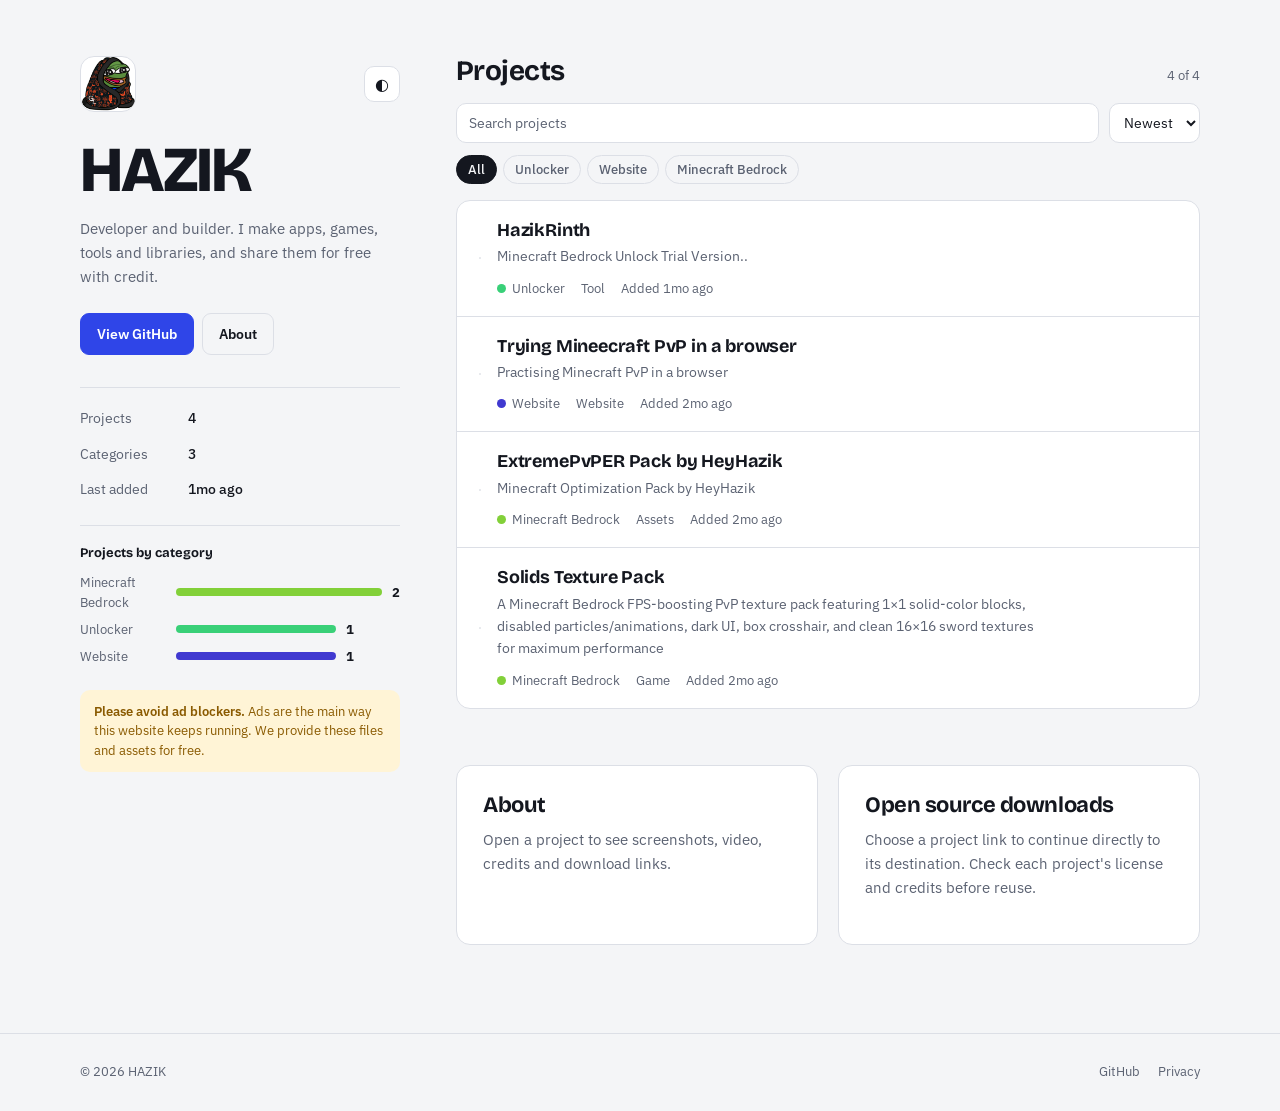
==== commit 27daf163: "Update index.html" ====
--- a/index.html
+++ b/index.html
@@ -59,9 +59,6 @@
   "description": "Developer and creator building open-source apps, games, tools, libraries and experimental projects."
 }
 </script>
-
-<!-- Google AdSense -->
-<script>try{if(location.pathname!="/no-ads"&&!localStorage.getItem("hazik-no-ads")){const s=document.createElement("script");s.async=true;s.src="https://pagead2.googlesyndication.com/pagead/js/adsbygoogle.js?client=ca-pub-3421766795441970";s.crossOrigin="anonymous";s.onerror=()=>window.__adErr=1;document.head.appendChild(s)}}catch(e){}</script>
 
 <link rel="preconnect" href="https://fonts.googleapis.com">
 <link rel="preconnect" href="https://fonts.gstatic.com" crossorigin>
@@ -117,11 +114,6 @@
 .facts dd{margin:0;font-weight:500}
 .rule-note{margin-top:24px;padding:12px 14px;border-radius:10px;background:var(--warn-bg);color:var(--warn);font-size:13px;line-height:1.5}
 .rule-note b{font-weight:600}
-
-/* AdSense placement */
-.ad-container{position:relative;margin:0 0 20px;padding:16px 12px 10px;border:1px solid var(--line);border-radius:12px;background:var(--surface);overflow:hidden;}
-.ad-label{display:block;margin-bottom:8px;color:var(--muted);font:400 10px/1.2 var(--body);letter-spacing:.08em;text-align:center;text-transform:uppercase;}
-.ad-container ins.adsbygoogle{width:100%;min-height:90px;}
 
 /* projects */
 .projects-header{display:flex;align-items:baseline;justify-content:space-between;gap:12px;margin-bottom:16px}
@@ -226,7 +218,7 @@
   *,*::before,*::after{animation:none!important;transition:none!important}
 }
 
-/* ---- additions: Supabase projects, upload, wait gate ---- */
+/* ---- Supabase projects and upload ---- */
 .project{display:flex;align-items:center;gap:16px}
 .pthumb{width:auto;height:auto;max-width:112px;max-height:112px;object-fit:contain;border-radius:9px;border:1px solid var(--line);background:var(--sunk);flex-shrink:0}
 .pthumb.ph{width:96px;height:72px}
@@ -245,18 +237,12 @@
 .lr{display:flex;gap:8px;margin-bottom:8px}
 .lr .x{flex-shrink:0;width:40px;padding:0;justify-content:center}
 .ok{color:#168a3f;font-weight:600}.err{color:#d23a3a;font-weight:600}
-.gate{text-align:center;padding:28px 24px}
 .ring{position:relative;width:150px;height:150px;margin:18px auto}
 .ring svg{transform:rotate(-90deg)}
 .ring circle{fill:none;stroke-width:9;stroke-linecap:round}
 .ring .bg{stroke:var(--line)}.ring .arc{stroke:var(--accent);transition:stroke-dashoffset 1s linear}
 .ring b{position:absolute;inset:0;display:grid;place-items:center;font:800 40px var(--display)}
 .linkmore{background:none;border:0;color:var(--accent);font:600 13px var(--body);cursor:pointer;padding:0;margin-top:8px}
-.ad-slot{margin:18px 0;padding:12px;border:1px solid var(--line);border-radius:12px;background:var(--surface);overflow:hidden;text-align:center}
-.ad-slot.empty{min-height:1px;margin:0;padding:0;border:0;background:none}
-.ad-panel{display:grid;grid-template-columns:repeat(auto-fit,minmax(230px,1fr));gap:10px;margin:0 0 20px}
-.ad-panel .ad-slot{margin:0}
-.adframe{display:block;width:100%;border:0;background:transparent}
 .ucard{max-width:680px;margin:48px auto}
 @media(max-width:600px){.pthumb{max-width:84px;max-height:84px}.pthumb.ph{width:84px;height:58px}}
 </style>
@@ -287,7 +273,6 @@
     <section aria-labelledby="projects-title">
       <div class="projects-header"><h2 id="projects-title">Projects</h2><span class="status" id="status" aria-live="polite">Loading…</span></div>
 
-      <div class="ad-panel" id="slot-top" aria-label="Advertisements"></div>
 
       <div class="toolbar">
         <div class="search"><input id="search" type="search" placeholder="Search projects" aria-label="Search projects" autocomplete="off"></div>
@@ -299,16 +284,14 @@
 
     <section class="about" id="contribute">
       <div class="panel"><h2>About</h2><p>Open a project to see screenshots, video, credits and download links.</p></div>
-      <div class="panel"><h2>Free with a short wait</h2><p>Every link starts with a 40 second countdown. It keeps this site free to run.</p></div>
+      <div class="panel"><h2>Open source downloads</h2><p>Choose a project link to continue directly to its destination. Check each project's license and credits before reuse.</p></div>
     </section>
   </main>
 </div>
-
-<div class="wrap"><div class="ad-slot empty" id="slot-footer"></div></div>
 <footer>
   <div class="wrap foot">
     <span>© 2026 HAZIK</span>
-    <div class="footer-links"><a href="https://github.com/Hazik-Mir" target="_blank" rel="noopener">GitHub</a><a href="https://hazik.in/">Website</a></div>
+    <div class="footer-links"><a href="https://github.com/Hazik-Mir" target="_blank" rel="noopener">GitHub</a><a href="privacy.html">Privacy</a></div>
   </div>
 </footer>
 
@@ -319,36 +302,12 @@
       <div>
         <div class="modal-title" id="modal-title">Loading…</div>
         <div class="modal-subtitle" id="modal-subtitle"></div>
-        <div class="modal-credit-badge">Free to download. Ads keep this site running.</div>
+        <div class="modal-credit-badge">Free to download. Check the project's license before reuse.</div>
       </div>
       <button class="modal-close" id="modal-close" type="button" aria-label="Close">✕</button>
     </div>
     <div class="modal-body" id="modal-body"></div>
   </div>
-</div>
-
-<!-- WAIT GATE -->
-<div class="modal-overlay" id="gate" role="dialog" aria-modal="true" aria-label="Please wait">
-  <div class="modal" style="max-width:520px">
-    <div class="gate">
-      <div class="modal-title" style="font-size:20px">Your link is almost ready</div>
-      <p class="muted-line" id="g-t" style="margin:6px 0 0"></p>
-      <div class="ring"><svg width="150" height="150" viewBox="0 0 150 150"><circle class="bg" cx="75" cy="75" r="66"/><circle class="arc" id="arc" cx="75" cy="75" r="66"/></svg><b id="g-n">40</b></div>
-      <p class="muted-line" style="margin:0 0 14px">Please wait <span id="g-s">40</span> seconds. You'll be taken there automatically.</p>
-      <p class="muted-line" style="margin:0 0 14px"><b>Click on the ads below .</b> Thanks for your support!</p>
-      <div id="adbox" style="min-height:120px"></div>
-      <button class="button secondary" id="g-x" type="button" style="margin-top:14px">Cancel</button>
-    </div>
-  </div>
-</div>
-
-<div id="adbait" class="adsbox ad-banner ads advert pub_300x250" style="position:absolute;left:-9999px;top:0;width:10px;height:10px" aria-hidden="true">&nbsp;</div>
-<div class="modal-overlay" id="adblock" style="z-index:300;background:rgba(8,10,16,.94)" role="alertdialog" aria-modal="true" aria-labelledby="ab-t">
-  <div class="modal" style="max-width:480px"><div class="gate">
-    <div class="modal-title" id="ab-t" style="font-size:22px">Please turn off your ad blocker</div>
-    <p class="muted-line" style="margin:12px 0 18px">We provide these files and assets for free. Ads are the main way this website keeps running. Please remove your ad blocker for this site, then reload.</p>
-    <button class="button" type="button" onclick="location.reload()">I turned it off, reload</button>
-  </div></div>
 </div>
 
 <!-- UPLOAD PAGE (hazik.in/upload) -->
@@ -381,23 +340,8 @@
   </div>
 </div>
 
-<div class="wrap" id="noads" hidden>
-  <div class="panel ucard" id="noads-lock">
-    <h2>Turn off ads on this device</h2>
-    <p>Enter the same security key used for uploads. This saves the preference only in this browser.</p>
-    <div class="fld"><input id="noads-key" type="password" autocomplete="current-password" aria-label="Security key"></div>
-    <p id="noads-msg" aria-live="polite" style="margin:10px 0"></p>
-    <button class="button" id="noads-go" type="button">Continue without ads</button>
-    <p><a href="/">Back to HAZIK</a></p>
-  </div>
-  <div class="panel ucard" id="noads-done" hidden>
-    <h2>Ads are off on this device</h2><p>This browser will keep the setting until you clear its site data or turn ads back on.</p>
-    <button class="button secondary" id="noads-on" type="button">Turn ads back on</button> <a class="button" href="/">Back to HAZIK</a>
-  </div>
-</div>
-
 <script>
-const SB="https://zfgslsbpdampqznvtpmq.supabase.co", ANON="eyJhbGciOiJIUzI1NiIsInR5cCI6IkpXVCJ9.eyJpc3MiOiJzdXBhYmFzZSIsInJlZiI6InpmZ3Nsc2JwZGFtcHF6bnZ0cG1xIiwicm9sZSI6ImFub24iLCJpYXQiOjE3OTA5MjYyNzIsImV4cCI6MjEwNjUwMjI3Mn0.m878T3kDCGjxAhckxNGR1pyPDQCnFNQhsTlFHiBufMU", WAIT=40;
+const SB="https://zfgslsbpdampqznvtpmq.supabase.co", ANON="eyJhbGciOiJIUzI1NiIsInR5cCI6IkpXVCJ9.eyJpc3MiOiJzdXBhYmFzZSIsInJlZiI6InpmZ3Nsc2JwZGFtcHF6bnZ0cG1xIiwicm9sZSI6ImFub24iLCJpYXQiOjE3OTA5MjYyNzIsImV4cCI6MjEwNjUwMjI3Mn0.m878T3kDCGjxAhckxNGR1pyPDQCnFNQhsTlFHiBufMU";
 const H=ANON.startsWith("eyJ")?{apikey:ANON,Authorization:"Bearer "+ANON}:{apikey:ANON};
 const $=id=>document.getElementById(id);
 const esc=s=>String(s??"").replace(/[&<>"']/g,c=>({"&":"&amp;","<":"&lt;",">":"&gt;",'"':"&quot;","'":"&#39;"}[c]));
@@ -405,20 +349,13 @@
 const rpc=(fn,b)=>fetch(`${SB}/rest/v1/rpc/${fn}`,{method:"POST",headers:{...H,"Content-Type":"application/json"},body:JSON.stringify(b)});
 const NOKEY=ANON.startsWith("YOUR_");
 const isUp=/\/upload\/?$/i.test(location.pathname)||location.hash==="#upload"||location.search==="?upload";
-const isNoAds=/^\/no-ads\/?$/i.test(location.pathname);
 
 (function(){const r=document.documentElement;try{const t=localStorage.getItem("theme");if(t)r.dataset.theme=t}catch(e){}
 $("theme-btn").addEventListener("click",()=>{const d=r.dataset.theme?r.dataset.theme==="dark":matchMedia("(prefers-color-scheme: dark)").matches;r.dataset.theme=d?"light":"dark";try{localStorage.setItem("theme",r.dataset.theme)}catch(e){}})})();
 
-if(isNoAds){
-  document.title="No ads — HAZIK";$('robots').content="noindex, nofollow";
-  $('home').hidden=true;document.querySelector('footer').hidden=true;$('modal-overlay').remove();$('gate').remove();$('adblock').remove();$('adbait').remove();$('up').hidden=true;$('noads').hidden=false;
-  if(localStorage.getItem('hazik-no-ads')){$('noads-lock').hidden=true;$('noads-done').hidden=false}
-  async function enableNoAds(){const key=$('noads-key').value.replace(/\s/g,'');$('noads-msg').className='';$('noads-msg').textContent='';if(NOKEY){$('noads-msg').className='err';$('noads-msg').textContent='The Supabase anon key is not configured.';return}try{const r=await rpc('check_key',{p_key:key}),j=await r.json().catch(()=>null);if(r.ok&&j===true){localStorage.setItem('hazik-no-ads','1');$('noads-lock').hidden=true;$('noads-done').hidden=false}else{$('noads-msg').className='err';$('noads-msg').textContent=r.ok?'Wrong key.':`Server error ${r.status}. Try again.`}}catch(e){$('noads-msg').className='err';$('noads-msg').textContent='Could not reach the server. Try again.'}}
-  $('noads-go').onclick=enableNoAds;$('noads-key').onkeydown=e=>{if(e.key==='Enter')enableNoAds()};$('noads-on').onclick=()=>{localStorage.removeItem('hazik-no-ads');location.href='/'};
-}else if(isUp){
+if(isUp){
 /* ================= UPLOAD PAGE ================= */
-$("home").hidden=true;document.querySelector("footer").hidden=true;$("modal-overlay").remove();$("gate").remove();$("adblock").remove();$("adbait").remove();$("up").hidden=false;
+$("home").hidden=true;document.querySelector("footer").hidden=true;$("modal-overlay").remove();$("up").hidden=false;
 document.title="Upload — HAZIK";$("robots").content="noindex, nofollow";
 let KEY="";
 async function unlock(){
@@ -479,37 +416,7 @@
 }
 }else{
 /* ================= MAIN SITE ================= */
-const U={id:"container-670fcf440391f5525343fdbd22f34572",src:"https://bellnewyork.org/21/670fcf440391f5525343fdbd22f34572"},AD_SRC=U.src;
-const noAdsActive=localStorage.getItem('hazik-no-ads')==='1';
-/* ad spots. Created more units in Adsterra? Paste each new {id:"container-...",src:"https://..."} instead of U below */
-const ADS={top:[U,U,U,U],list:U,modal:U,footer:U,gate:U};
-/* every ad lives in its own little frame, so ads never fight over the same container and all of them load at once */
-function adFrame(u){
-  const f=document.createElement("iframe");f.className="adframe";f.title="Advertisement";f.setAttribute("scrolling","no");f.style.height="0";
-  f.srcdoc='<!doctype html><html><head><meta charset="utf-8"><base target="_blank"><style>html,body{margin:0;background:transparent}</style></head><body><script async="async" data-cfasync="false" src="'+u.src+'"><\/script><div id="'+u.id+'"></div></body></html>';
-  return f;
-}
-function showAd(slot,u){
-  const f=adFrame(u);slot.appendChild(f);let n=0;
-  const iv=setInterval(()=>{n++;
-    try{const d=f.contentDocument,c=d&&d.getElementById(u.id),h=d&&d.body?d.body.scrollHeight:0;
-      if(c&&c.childNodes.length&&h>10){f.style.height=Math.min(h,420)+"px";
-        if(slot.classList.contains("empty")){slot.classList.remove("empty");slot.insertAdjacentHTML("afterbegin",'<span class="ad-label">Advertisement</span>')}}
-    }catch(e){}
-    if(n>80)clearInterval(iv)},500);
-}
-const adIO="IntersectionObserver" in window?new IntersectionObserver(es=>es.forEach(e=>{if(e.isIntersecting){adIO.unobserve(e.target);showAd(e.target,e.target._u)}}),{rootMargin:"200px"}):null;
-function lazyAd(el,u){if(noAdsActive)return;el._u=u;adIO?adIO.observe(el):showAd(el,u)}
-function mkSlot(name){const d=document.createElement("div");d.className="ad-slot empty";lazyAd(d,ADS[name]);return d}
-let _listSlot=null;
-function freeGateAd(){const b=$("adbox");if(b)b.innerHTML=""}
-function loadGateAd(){if(noAdsActive)return;for(let i=0;i<2;i++){const s=document.createElement("div");s.className="ad-slot empty";s.style.margin="0 0 12px";$("adbox").appendChild(s);showAd(s,ADS.gate)}}
-{const n=matchMedia("(max-width:700px)").matches?2:4,box=$("slot-top");
- for(let i=0;i<n;i++){const d=document.createElement("div");d.className="ad-slot empty";box.appendChild(d);lazyAd(d,ADS.top[i]||ADS.top[0])}}
-lazyAd($("slot-footer"),ADS.footer);
-/* social bar */
-if(!localStorage.getItem('hazik-no-ads')){const sb=document.createElement("script");sb.setAttribute("data-cfasync","false");sb.src="https://bellnewyork.org/14/a4041a834c6f15242f97893a1d644c53";document.body.appendChild(sb)}
-let all=[],cat="All",timer=0,lastFocus=null;
+let all=[],cat="All",lastFocus=null;
 const ago=d=>{const s=(Date.now()-new Date(d))/1e3;return s<3600?Math.max(1,Math.floor(s/60))+"m ago":s<86400?Math.floor(s/3600)+"h ago":s<2592000?Math.floor(s/86400)+"d ago":Math.floor(s/2592000)+"mo ago"};
 const fmt=d=>d?new Date(d).toLocaleDateString(undefined,{year:"numeric",month:"short",day:"numeric"}):"—";
 const yt=u=>{const m=(u||"").match(/(?:v=|youtu\.be\/|embed\/|shorts\/)([\w-]{11})/);return m&&m[1]};
@@ -554,7 +461,6 @@
       <div class="pinfo"><div class="project-name">${esc(p.title)}</div><div class="project-description">${fmtTxt(p.description||"No description provided.")}</div>
       <div class="project-info">${p.category?`<span class="language" style="--dot:${hue(p.category)}">${esc(p.category)}</span>`:""}${p.type?`<span>${esc(p.type)}</span>`:""}<span>Added ${ago(p.created_at)}</span></div></div>`;
     box.appendChild(el);
-    if(i===3&&l.length>4)box.appendChild(_listSlot||(_listSlot=mkSlot("list")));
   });
 }
 $("search").addEventListener("input",list);$("sort").addEventListener("change",list);
@@ -575,43 +481,22 @@
     (full?`<div class="modal-section"><h3>About this project</h3><div id="fd" style="white-space:pre-wrap">${fmtTxt(short||full)}</div>${short?'<button class="linkmore" id="more" type="button">Show more</button>':""}</div>`:"")+
     (v?`<div class="modal-section"><h3>Video</h3><iframe class="video" src="https://www.youtube-nocookie.com/embed/${v}" title="Video" loading="lazy" allowfullscreen></iframe></div>`:"")+
     (links.length?`<div class="modal-section"><h3>Links</h3><div class="links-list">${links.map((l,i)=>`<button class="link-row" type="button" data-i="${i}"><span class="tag">Link</span>${esc(l.title||"Open link")}</button>`).join("")}</div></div>`:"");
-  $("modal-body").appendChild(mkSlot("modal"));
-  $("modal-body").querySelectorAll("[data-i]").forEach(b=>b.onclick=()=>gate(links[b.dataset.i]));
+  $("modal-body").querySelectorAll("[data-i]").forEach(b=>b.onclick=()=>{location.href=links[b.dataset.i].url});
   const mb=$("more");if(mb){let o=false;mb.onclick=()=>{o=!o;$("fd").innerHTML=fmtTxt(o?full:short);mb.textContent=o?"Show less":"Show more"}}
   $("modal-overlay").classList.add("open");document.body.style.overflow="hidden";$("modal-close").focus();
 }
 function closeModal(){$("modal-overlay").classList.remove("open");document.body.style.overflow="";if(location.hash.startsWith('#project/'))history.replaceState(null,"",location.pathname+location.search);if(lastFocus)lastFocus.focus()}
 $("modal-close").onclick=closeModal;
 $("modal-overlay").addEventListener("click",e=>{if(e.target.id==="modal-overlay")closeModal()});
-document.addEventListener("keydown",e=>{if(e.key==="Escape"&&!$("gate").classList.contains("open"))closeModal()});
-
-function gate(l){
-  let t=WAIT;const C=2*Math.PI*66,arc=$("arc");arc.style.strokeDasharray=C;
-  const paint=()=>{arc.style.strokeDashoffset=C*t/WAIT;$("g-n").textContent=t;$("g-s").textContent=t};
-  $("g-t").textContent=l.title||"";paint();
-  freeGateAd();$("gate").classList.add("open");loadGateAd();
-  clearInterval(timer);
-  timer=setInterval(()=>{if(document.hidden)return;t--;paint();if(t<=0){clearInterval(timer);location.href=l.url}},1000);
-}
-$("g-x").onclick=()=>{clearInterval(timer);$("gate").classList.remove("open");freeGateAd()};
+document.addEventListener("keydown",e=>{if(e.key==="Escape")closeModal()});
+
 
 function openFromHash(){const m=location.hash.match(/^#project\/(.+)$/);if(!m||!all.length)return;let id;try{id=decodeURIComponent(m[1])}catch(e){return}const p=all.find(x=>String(x.id)===id);if(p)openProject(p,false)}
 addEventListener('hashchange',openFromHash);
 load().then(openFromHash);
 
-/* ad blocker check: hidden bait, blocked ad requests, or ad script that never ran */
-let walled=false;
-function showWall(){if(walled)return;walled=true;$("adblock").classList.add("open");document.body.style.overflow="hidden"}
-function baitHidden(){const b=$("adbait");if(!b||!document.body.contains(b))return true;const c=getComputedStyle(b);return !b.offsetHeight||c.display==="none"||c.visibility==="hidden"||c.opacity==="0"}
-async function netBlocked(){
-  for(const u of [AD_SRC,"https://pagead2.googlesyndication.com/pagead/js/adsbygoogle.js"]){
-    try{await fetch(u,{method:"HEAD",mode:"no-cors",cache:"no-store"})}catch(e){return true}}
-  return false}
-if(!noAdsActive)addEventListener("load",()=>{
-  setTimeout(async()=>{if(window.__adErr||baitHidden()||await netBlocked())showWall()},800);
-  setInterval(()=>{if(window.__adErr||baitHidden())showWall()},3000);
-});
 }
 </script>
 </body>
 </html>
+
